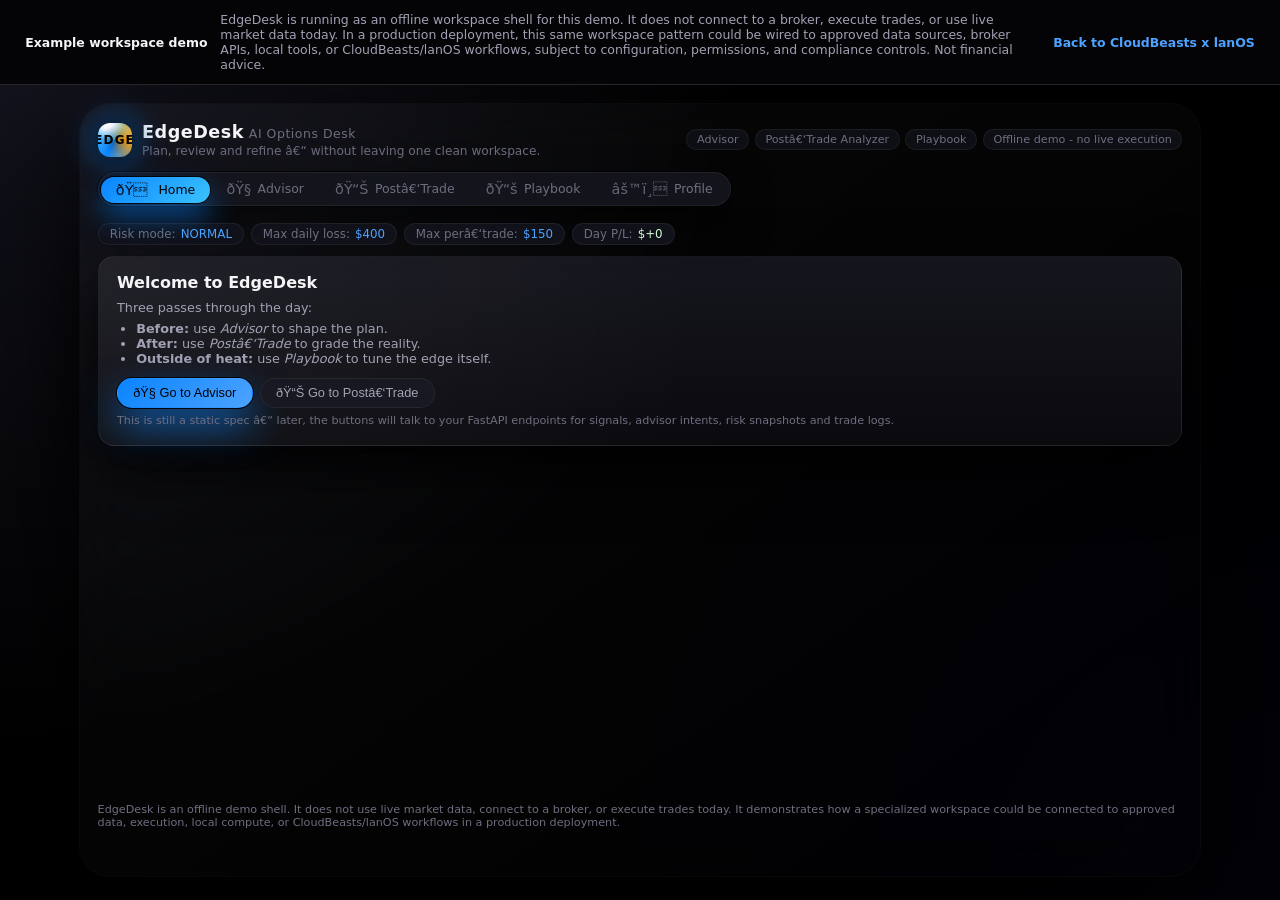
==== edge/index.html @ 52a1c460 "Add CloudBeasts EdgeDesk showcase" ====
﻿<!DOCTYPE html>
<html lang="en">
<head>
  <meta charset="UTF-8" />
  <title>EdgeDesk | Example Workspace | 80 Labs</title>
  <meta name="description" content="EdgeDesk is one example workspace built on top of CloudBeasts x lanOS. Offline demo shell with no live data or broker connection." />
  <link rel="icon" href="data:," />
  <meta name="viewport" content="width=device-width, initial-scale=1.0" />
  <style>
    :root {
      color-scheme: dark;

      /* Appleâ€‘ish dark palette */
      --bg: #050507;
      --bg-alt: #0b0b10;
      --shell-bg: rgba(15, 15, 22, 0.9);
      --surface: #101117;
      --surface-soft: #161720;
      --border-hairline: rgba(255, 255, 255, 0.06);
      --border-strong: rgba(255, 255, 255, 0.12);
      --accent: #0a84ff;
      --accent-soft: rgba(10, 132, 255, 0.12);
      --accent-strong: #4da3ff;
      --accent-warm: #ff9f0a;
      --text-main: #f5f5f7;
      --text-muted: #a1a1b3;
      --text-soft: #6e6e80;
      --pill-pos-bg: rgba(48, 209, 88, 0.12);
      --pill-pos-border: rgba(48, 209, 88, 0.5);
      --pill-pos-text: #d1f8d8;
      --shadow-soft: 0 24px 60px rgba(0, 0, 0, 0.85);
      --radius-xl: 22px;
      --radius-lg: 16px;
      --radius-md: 10px;
      --radius-sm: 8px;
    }

    * {
      box-sizing: border-box;
      margin: 0;
      padding: 0;
    }

    body {
      font-family: -apple-system, BlinkMacSystemFont, system-ui, "SF Pro Text",
        "Segoe UI", sans-serif;
      background:
        radial-gradient(circle at top left, #14151f 0, transparent 50%),
        radial-gradient(circle at bottom right, #020208 0, #000000 60%);
      color: var(--text-main);
      min-height: 100vh;
      display: flex;
      justify-content: center;
      padding: 1.5rem 1.2rem;
    }

    .shell {
      width: 100%;
      max-width: 1120px;
      border-radius: 30px;
      background: linear-gradient(145deg, rgba(255,255,255,0.03), transparent);
      padding: 1.1rem 1.1rem 1.4rem;
      box-shadow:
        0 0 0 1px rgba(255, 255, 255, 0.03),
        0 40px 120px rgba(0, 0, 0, 0.95);
      backdrop-filter: blur(26px);
    }

    header {
      display: flex;
      justify-content: space-between;
      align-items: center;
      gap: 1rem;
      margin-bottom: 0.9rem;
    }

    .brand {
      display: flex;
      align-items: center;
      gap: 0.65rem;
    }

    .brand-logo {
      width: 34px;
      height: 34px;
      border-radius: 12px;
      background:
        radial-gradient(circle at 25% 0, #ffffff 0, #f4f4ff 14%, transparent 40%),
        conic-gradient(from 210deg, #0a84ff, #64d2ff, #ff9f0a, #0a84ff);
      display: flex;
      align-items: center;
      justify-content: center;
      font-size: 0.75rem;
      font-weight: 700;
      letter-spacing: 0.09em;
      color: #000;
      box-shadow:
        0 0 20px rgba(0,0,0,0.85),
        0 0 32px rgba(10,132,255,0.9);
      position: relative;
      overflow: hidden;
    }

    .brand-logo::after {
      content: "";
      position: absolute;
      inset: 0;
      background: radial-gradient(circle at center, rgba(0,0,0,0.28) 0, transparent 60%);
      mix-blend-mode: multiply;
    }

    .brand-text h1 {
      font-size: 1.1rem;
      font-weight: 600;
      letter-spacing: 0.03em;
    }

    .brand-text h1 span.sub {
      font-size: 0.78rem;
      font-weight: 500;
      color: var(--text-soft);
      margin-left: 0.3rem;
    }

    .brand-text p {
      font-size: 0.76rem;
      color: var(--text-soft);
      margin-top: 0.12rem;
    }

    .header-tags {
      display: flex;
      gap: 0.35rem;
      flex-wrap: wrap;
      justify-content: flex-end;
    }

    .tag {
      font-size: 0.7rem;
      padding: 0.18rem 0.6rem;
      border-radius: 999px;
      border: 1px solid var(--border-hairline);
      color: var(--text-soft);
      background: rgba(15, 16, 22, 0.94);
    }

    /* Tabs state (hidden radios) */
    input[type="radio"] {
      display: none;
    }

    /* Segmented control nav (Appleâ€‘ish) */
    .nav-wrapper {
      width: fit-content;
      max-width: 100%;
      background: rgba(22, 23, 30, 0.9);
      border-radius: 999px;
      border: 1px solid var(--border-hairline);
      padding: 0.18rem;
      display: inline-flex;
      gap: 0.15rem;
      box-shadow:
        0 0 0 1px rgba(0,0,0,0.7),
        0 18px 40px rgba(0,0,0,0.85);
      margin-bottom: 0.6rem;
    }

    .nav-label {
      font-size: 0.78rem;
      padding: 0.32rem 0.9rem;
      border-radius: 999px;
      cursor: pointer;
      color: var(--text-soft);
      display: inline-flex;
      align-items: center;
      gap: 0.4rem;
      transition: background 0.16s ease, color 0.16s ease, transform 0.1s ease;
      user-select: none;
      white-space: nowrap;
    }

    .nav-label span.icon {
      font-size: 0.9rem;
      opacity: 0.9;
    }

    .nav-label:hover {
      background: rgba(255,255,255,0.04);
      color: var(--accent-strong);
    }

    /* Active tab styles (segmented control selection) */
    #tab-home:checked ~ .shell .nav-wrapper label[for="tab-home"],
    #tab-advisor:checked ~ .shell .nav-wrapper label[for="tab-advisor"],
    #tab-post:checked ~ .shell .nav-wrapper label[for="tab-post"],
    #tab-playbook:checked ~ .shell .nav-wrapper label[for="tab-playbook"],
    #tab-profile:checked ~ .shell .nav-wrapper label[for="tab-profile"] {
      background: linear-gradient(135deg, var(--accent), #3ac3ff);
      color: #000;
      box-shadow:
        0 0 0 1px rgba(0,0,0,0.8),
        0 14px 28px rgba(10,132,255,0.55);
      transform: translateY(1px);
    }

    /* Risk bar (small pills under nav) */
    .risk-bar {
      margin-top: 0.5rem;
      margin-bottom: 0.7rem;
      display: flex;
      flex-wrap: wrap;
      gap: 0.4rem;
    }

    .risk-chip {
      display: inline-flex;
      align-items: center;
      gap: 0.32rem;
      font-size: 0.74rem;
      padding: 0.18rem 0.7rem;
      border-radius: 999px;
      background: rgba(17, 18, 26, 0.98);
      border: 1px solid var(--border-hairline);
      color: var(--text-soft);
    }

    .risk-chip span.value {
      color: var(--accent-strong);
      font-variant-numeric: tabular-nums;
    }

    .risk-chip.pl span.value {
      color: var(--pill-pos-text);
    }

    main {
      margin-top: 0.35rem;
    }

    .sections {
      min-height: 60vh;
    }

    .section {
      display: none;
      animation: fadeIn 0.18s ease-out;
    }

    @keyframes fadeIn {
      from { opacity: 0; transform: translateY(2px); }
      to { opacity: 1; transform: translateY(0); }
    }

    #tab-home:checked ~ .shell main .section.home,
    #tab-advisor:checked ~ .shell main .section.advisor,
    #tab-post:checked ~ .shell main .section.post,
    #tab-playbook:checked ~ .shell main .section.playbook,
    #tab-profile:checked ~ .shell main .section.profile {
      display: block;
    }

    /* Cards / layout */
    .card {
      background: radial-gradient(circle at top left, rgba(255,255,255,0.06), transparent 55%),
                  linear-gradient(180deg, rgba(22,22,30,0.96), rgba(10,10,15,0.98));
      border-radius: var(--radius-lg);
      border: 1px solid var(--border-hairline);
      padding: 1rem 1.15rem 1.1rem;
      box-shadow: var(--shadow-soft);
      margin-bottom: 0.85rem;
    }

    .card h2 {
      font-size: 1rem;
      font-weight: 600;
      margin-bottom: 0.45rem;
    }

    .card h3 {
      font-size: 0.92rem;
      font-weight: 600;
      margin-bottom: 0.35rem;
    }

    .muted {
      color: var(--text-muted);
      font-size: 0.8rem;
    }

    .grid-two {
      display: grid;
      grid-template-columns: minmax(0, 1fr) minmax(0, 1fr);
      gap: 0.9rem;
    }

    .grid-auto {
      display: grid;
      grid-template-columns: repeat(auto-fit, minmax(180px, 1fr));
      gap: 0.65rem;
    }

    @media (max-width: 900px) {
      header {
        flex-direction: column;
        align-items: flex-start;
      }
      .grid-two {
        grid-template-columns: minmax(0, 1fr);
      }
    }

    label.field {
      font-size: 0.74rem;
      color: var(--text-muted);
      display: flex;
      flex-direction: column;
      gap: 0.18rem;
    }

    .field-header {
      display: flex;
      justify-content: space-between;
      align-items: baseline;
      gap: 0.4rem;
    }

    .req-pill {
      font-size: 0.65rem;
      padding: 0.06rem 0.48rem;
      border-radius: 999px;
      border: 1px solid rgba(255,255,255,0.2);
      color: rgba(245,245,247,0.9);
      background: rgba(255,255,255,0.04);
      text-transform: lowercase;
      letter-spacing: 0.03em;
    }

    input[type="text"],
    input[type="number"],
    select,
    textarea {
      background: var(--surface-soft);
      border-radius: var(--radius-md);
      border: 1px solid var(--border-hairline);
      padding: 0.42rem 0.6rem;
      font-size: 0.8rem;
      color: var(--text-main);
      font-family: inherit;
      resize: vertical;
      outline: none;
    }

    input::placeholder,
    textarea::placeholder {
      color: #5e5e73;
    }

    input:focus,
    select:focus,
    textarea:focus {
      border-color: var(--accent);
      box-shadow:
        0 0 0 1px rgba(0,0,0,0.9),
        0 0 18px rgba(10,132,255,0.6);
    }

    textarea {
      min-height: 3.0rem;
    }

    .hint {
      font-size: 0.74rem;
      color: var(--text-soft);
      margin-top: 0.35rem;
    }

    .btn-row {
      display: flex;
      flex-wrap: wrap;
      gap: 0.45rem;
      margin-top: 0.55rem;
    }

    button {
      border-radius: 999px;
      border: 1px solid transparent;
      padding: 0.4rem 0.95rem;
      font-size: 0.8rem;
      cursor: pointer;
      font-weight: 500;
      display: inline-flex;
      align-items: center;
      gap: 0.35rem;
      background: linear-gradient(135deg, var(--accent), #4da3ff);
      color: #000;
      box-shadow:
        0 0 0 1px rgba(0,0,0,0.9),
        0 18px 38px rgba(10,132,255,0.65);
      transition: transform 0.08s ease, box-shadow 0.08s ease, filter 0.05s ease;
    }

    button.secondary {
      background: rgba(25,26,35,0.96);
      border-color: var(--border-hairline);
      color: var(--text-muted);
      box-shadow: none;
    }

    button.pill-ghost {
      background: rgba(18,18,26,0.96);
      border-color: var(--border-hairline);
      color: var(--text-soft);
      font-size: 0.76rem;
      box-shadow: none;
    }

    button:active {
      transform: translateY(1px);
      box-shadow:
        0 10px 26px rgba(0,0,0,0.9);
      filter: brightness(0.96);
    }

    .output {
      background: var(--bg-alt);
      border-radius: 14px;
      border: 1px dashed var(--border-hairline);
      padding: 0.6rem 0.75rem;
      font-size: 0.78rem;
      margin-top: 0.5rem;
      white-space: pre-wrap;
      max-height: 260px;
      overflow-y: auto;
      color: #f7f7ff;
    }

    .output.empty {
      color: #636371;
      font-style: italic;
    }

    ul.list {
      margin-left: 1.2rem;
      margin-top: 0.4rem;
      font-size: 0.8rem;
      color: var(--text-muted);
    }

    /* Trade history table */
    table {
      width: 100%;
      border-collapse: collapse;
      font-size: 0.74rem;
      margin-top: 0.4rem;
    }

    th, td {
      padding: 0.28rem 0.35rem;
      border-bottom: 1px solid rgba(255,255,255,0.06);
      text-align: left;
    }

    th {
      color: var(--text-soft);
      font-weight: 500;
      font-size: 0.72rem;
    }

    td {
      font-variant-numeric: tabular-nums;
    }

    .footer-note {
      margin-top: 0.4rem;
      font-size: 0.7rem;
      color: var(--text-soft);
    }

    /* Toast */
    .toast {
      position: fixed;
      left: 50%;
      bottom: 18px;
      transform: translateX(-50%) translateY(20px);
      background: rgba(20,20,24,0.97);
      border-radius: 999px;
      padding: 0.4rem 0.9rem;
      font-size: 0.76rem;
      color: var(--text-main);
      border: 1px solid var(--border-hairline);
      opacity: 0;
      pointer-events: none;
      transition: opacity 0.18s ease, transform 0.18s ease;
      z-index: 40;
      box-shadow:
        0 12px 30px rgba(0,0,0,0.9);
    }

    .toast.show {
      opacity: 1;
      transform: translateX(-50%) translateY(0);
    }
  .example-banner{position:fixed;top:0;left:0;right:0;z-index:20;display:flex;gap:.8rem;align-items:center;justify-content:center;flex-wrap:wrap;padding:.75rem 1rem;background:rgba(5,5,7,.96);border-bottom:1px solid rgba(255,255,255,.14);color:#f5f5f7;font-size:.78rem}.example-banner span{max-width:820px;color:#a1a1b3}.example-banner a{color:#4da3ff;text-decoration:none;font-weight:700}.shell{margin-top:5rem}
  html,body{max-width:100%;overflow-x:hidden}.example-banner *{min-width:0;overflow-wrap:anywhere}@media(max-width:640px){body{display:block;padding:5.8rem .6rem 1rem}.shell{width:100%;max-width:100%;margin-top:0;border-radius:22px}.grid,.card-grid,.main-grid,.two-col,.three-col,.content-grid,.layout{grid-template-columns:1fr!important}input,select,textarea,button{max-width:100%}}`r`n  </style>
</head>
<body>
  <div class="example-banner"><strong>Example workspace demo</strong><span>EdgeDesk is running as an offline workspace shell for this demo. It does not connect to a broker, execute trades, or use live market data today. In a production deployment, this same workspace pattern could be wired to approved data sources, broker APIs, local tools, or CloudBeasts/lanOS workflows, subject to configuration, permissions, and compliance controls. Not financial advice.</span><a href="../">Back to CloudBeasts x lanOS</a></div>
  <!-- Tabs state -->
  <input type="radio" id="tab-home" name="tab" checked>
  <input type="radio" id="tab-advisor" name="tab">
  <input type="radio" id="tab-post" name="tab">
  <input type="radio" id="tab-playbook" name="tab">
  <input type="radio" id="tab-profile" name="tab">

  <div class="shell">
    <header>
      <div class="brand">
        <div class="brand-logo">EDGE</div>
        <div class="brand-text">
          <h1>EdgeDesk<span class="sub">AI Options Desk</span></h1>
          <p>Plan, review and refine â€“ without leaving one clean workspace.</p>
        </div>
      </div>
      <div class="header-tags">
        <span class="tag">Advisor</span>
        <span class="tag">Postâ€‘Trade Analyzer</span>
        <span class="tag">Playbook</span>
        <span class="tag">Offline demo - no live execution</span>
      </div>
    </header>

    <!-- Segmented control nav -->
    <div class="nav-wrapper">
      <label class="nav-label" for="tab-home"><span class="icon">ðŸ </span>Home</label>
      <label class="nav-label" for="tab-advisor"><span class="icon">ðŸ§­</span>Advisor</label>
      <label class="nav-label" for="tab-post"><span class="icon">ðŸ“Š</span>Postâ€‘Trade</label>
      <label class="nav-label" for="tab-playbook"><span class="icon">ðŸ“š</span>Playbook</label>
      <label class="nav-label" for="tab-profile"><span class="icon">âš™ï¸</span>Profile</label>
    </div>

    <!-- Risk summary bar -->
    <div class="risk-bar">
      <div class="risk-chip">
        Risk mode:
        <span class="value" id="riskModeDisplay">NORMAL</span>
      </div>
      <div class="risk-chip">
        Max daily loss:
        <span class="value" id="maxDayLossDisplay">$400</span>
      </div>
      <div class="risk-chip">
        Max perâ€‘trade:
        <span class="value" id="maxTradeLossDisplay">$150</span>
      </div>
      <div class="risk-chip pl">
        Day P/L:
        <span class="value" id="dayPLDisplay">$0</span>
      </div>
    </div>

    <main>
      <div class="sections">
        <!-- HOME -->
        <section class="section home">
          <div class="card">
            <h2>Welcome to EdgeDesk</h2>
            <p class="muted">
              Three passes through the day:
            </p>
            <ul class="list">
              <li><strong>Before:</strong> use <em>Advisor</em> to shape the plan.</li>
              <li><strong>After:</strong> use <em>Postâ€‘Trade</em> to grade the reality.</li>
              <li><strong>Outside of heat:</strong> use <em>Playbook</em> to tune the edge itself.</li>
            </ul>
            <div class="btn-row" style="margin-top:0.75rem;">
              <label for="tab-advisor"><button type="button">ðŸ§­ Go to Advisor</button></label>
              <label for="tab-post"><button type="button" class="secondary">ðŸ“Š Go to Postâ€‘Trade</button></label>
            </div>
            <p class="footer-note">
              This is still a static spec â€“ later, the buttons will talk to your FastAPI endpoints for signals,
              advisor intents, risk snapshots and trade logs.
            </p>
          </div>
        </section>

        <!-- ADVISOR -->
        <section class="section advisor">
          <div class="card">
            <h2>Advisor Â· Plan a Trade</h2>
            <p class="muted">
              Step 1: session risk. Step 2: symbol & idea. Step 3: generate a clean prompt for the Advisor agent.
            </p>
          </div>

          <div class="grid-two">
            <div class="card">
              <h3>1 Â· Session &amp; Risk</h3>
              <div class="btn-row" style="margin-top:0;">
                <button type="button" class="pill-ghost" onclick="applyPreset('CONSERVATIVE')">Conservative</button>
                <button type="button" class="pill-ghost" onclick="applyPreset('NORMAL')">Normal</button>
                <button type="button" class="pill-ghost" onclick="applyPreset('AGGRESSIVE')">Aggressive</button>
              </div>
              <div class="grid-auto" style="margin-top:0.6rem;">
                <label class="field">
                  <div class="field-header">
                    <span>Risk mode</span>
                    <span class="req-pill">required</span>
                  </div>
                  <select id="advRiskMode">
                    <option value="CONSERVATIVE">CONSERVATIVE</option>
                    <option value="NORMAL" selected>NORMAL</option>
                    <option value="AGGRESSIVE">AGGRESSIVE</option>
                  </select>
                </label>
                <label class="field">
                  <div class="field-header">
                    <span>Max loss per trade ($ or %)</span>
                    <span class="req-pill">recommended</span>
                  </div>
                  <input type="text" id="advMaxLoss" placeholder="-150 or -1%" />
                </label>
                <label class="field">
                  <div class="field-header">
                    <span>Max loss for day ($ or %)</span>
                    <span class="req-pill">recommended</span>
                  </div>
                  <input type="text" id="advMaxDayLoss" placeholder="-400 or -3%" />
                </label>
              </div>
              <label class="field" style="margin-top:0.5rem;">
                <span>Session notes</span>
                <textarea id="advSessionNotes" placeholder="First 90m only, no trades into major news, feeling slightly riskâ€‘averse..."></textarea>
              </label>
            </div>

            <div class="card">
              <h3>2 Â· Symbol &amp; Idea</h3>
              <div class="grid-auto">
                <label class="field">
                  <div class="field-header">
                    <span>Symbol</span>
                    <span class="req-pill">required</span>
                  </div>
                  <input type="text" id="advSymbol" placeholder="SPY, TSLA, NVDA..." />
                </label>
                <label class="field">
                  <span>Timeframe focus</span>
                  <input type="text" id="advTimeframe" placeholder="5m trend, 1H context, etc." />
                </label>
              </div>
              <label class="field" style="margin-top:0.5rem;">
                <div class="field-header">
                  <span>Idea / hypothesis</span>
                  <span class="req-pill">required</span>
                </div>
                <textarea id="advIdea" placeholder="Looking for continuation higher above yesterday's high with VWAP support..."></textarea>
              </label>
              <div class="grid-auto" style="margin-top:0.5rem;">
                <label class="field">
                  <span>Desired DTE window</span>
                  <input type="text" id="advDte" placeholder="0DTE, 1â€“3 DTE, monthly..." />
                </label>
                <label class="field">
                  <span>Rough contract price</span>
                  <input type="number" step="0.01" id="advContractPrice" placeholder="2.50" />
                </label>
                <label class="field">
                  <span>Target R:R</span>
                  <input type="text" id="advRR" placeholder="1:2 or 1:3" />
                </label>
              </div>
            </div>
          </div>

          <div class="card">
            <h3>3 Â· Advisor Prompt</h3>
            <p class="hint">
              â€œBuildâ€ turns todayâ€™s risk + idea into a single instruction you can paste into your Advisor agent.
            </p>
            <div class="btn-row">
              <button type="button" id="buildAdvPromptBtn">ðŸ§  Build Advisor Prompt</button>
              <button type="button" class="secondary" id="copyAdvPromptBtn">ðŸ“‹ Copy</button>
            </div>
            <div id="advPromptOutput" class="output empty">Advisor prompt will appear here.</div>
          </div>
        </section>

        <!-- POSTâ€‘TRADE -->
        <section class="section post">
          <div class="card">
            <h2>Postâ€‘Trade Analyzer Â· Review a Trade</h2>
            <p class="muted">
              Capture the numbers, context and headspace. The Analyzer agent turns that into grades and lessons.
            </p>
          </div>

          <div class="grid-two">
            <div class="card">
              <h3>1 Â· Trade Details</h3>
              <div class="grid-auto">
                <label class="field">
                  <div class="field-header">
                    <span>Symbol</span>
                    <span class="req-pill">required</span>
                  </div>
                  <input type="text" id="ptSymbol" placeholder="TSLA, SPY..." />
                </label>
                <label class="field">
                  <span>Direction</span>
                  <select id="ptDirection">
                    <option value="LONG">LONG</option>
                    <option value="SHORT">SHORT</option>
                  </select>
                </label>
                <label class="field">
                  <span>Size (contracts or shares)</span>
                  <input type="number" id="ptSize" min="1" step="1" placeholder="2" />
                </label>
              </div>
              <div class="grid-auto" style="margin-top:0.5rem;">
                <label class="field">
                  <span>Entry price</span>
                  <input type="number" id="ptEntry" step="0.01" placeholder="1.05 (for options)" />
                </label>
                <label class="field">
                  <span>Exit price</span>
                  <input type="number" id="ptExit" step="0.01" placeholder="4.00" />
                </label>
                <label class="field">
                  <span>Realized P/L ($)</span>
                  <input type="number" id="ptPL" step="0.01" placeholder="leave blank to autoâ€‘calc" />
                </label>
              </div>
            </div>

            <div class="card">
              <h3>2 Â· Context &amp; Selfâ€‘Assessment</h3>
              <label class="field">
                <span>Setup / playbook tag</span>
                <input type="text" id="ptSetup" placeholder="Trend pullback, Lotto squeeze, Opening drive..." />
              </label>
              <label class="field">
                <span>Did you follow your plan?</span>
                <textarea id="ptPlanFollow" placeholder="What was the plan, and where did you stick to or break it?"></textarea>
              </label>
              <label class="field">
                <span>Emotional notes</span>
                <textarea id="ptEmotion" placeholder="Fear, FOMO, boredom, revenge, overconfidence..."></textarea>
              </label>
            </div>
          </div>

          <div class="card">
            <h3>3 Â· Analyzer Prompt</h3>
            <p class="hint">
              Build this prompt and drop it into your Analyzer agent. Keep the output next to the trade in your log.
            </p>
            <div class="btn-row">
              <button type="button" id="buildPtPromptBtn">ðŸ“Š Build Postâ€‘Trade Prompt</button>
              <button type="button" class="secondary" id="copyPtPromptBtn">ðŸ“‹ Copy</button>
            </div>
            <div id="ptPromptOutput" class="output empty">Postâ€‘Trade Analyzer prompt will appear here.</div>
          </div>

          <div class="card">
            <h3>Optional Â· Session Trade History</h3>
            <p class="hint">
              Quick running log. P/L assumes options (Ã—100) if you provide entry, exit and contracts.
            </p>
            <div class="grid-auto">
              <label class="field">
                <span>Symbol</span>
                <input type="text" id="thSymbol" placeholder="TSLA" />
              </label>
              <label class="field">
                <span>Direction</span>
                <select id="thDirection">
                  <option value="LONG">LONG</option>
                  <option value="SHORT">SHORT</option>
                </select>
              </label>
              <label class="field">
                <span>Size</span>
                <input type="number" id="thSize" min="1" step="1" placeholder="2" />
              </label>
              <label class="field">
                <span>Entry</span>
                <input type="number" id="thEntry" step="0.01" placeholder="1.05" />
              </label>
              <label class="field">
                <span>Exit</span>
                <input type="number" id="thExit" step="0.01" placeholder="4.00" />
              </label>
              <label class="field">
                <span>Notes</span>
                <input type="text" id="thNotes" placeholder="TSLA 430C lotto squeeze..." />
              </label>
            </div>
            <div class="btn-row">
              <button type="button" onclick="addTrade()">âž• Add trade</button>
              <button type="button" class="secondary" onclick="clearTrades()">ðŸ—‘ Clear history</button>
            </div>

            <table>
              <thead>
                <tr>
                  <th>Time</th>
                  <th>Symbol</th>
                  <th>Dir</th>
                  <th>Size</th>
                  <th>Entry</th>
                  <th>Exit</th>
                  <th>P/L</th>
                  <th>Notes</th>
                </tr>
              </thead>
              <tbody id="tradeTableBody"></tbody>
            </table>
          </div>
        </section>

        <!-- PLAYBOOK -->
        <section class="section playbook">
          <div class="card">
            <h2>Playbook Â· Strategies &amp; Setups</h2>
            <p class="muted">
              Each entry here is something you actually trade: preâ€‘conditions, entries, stops, targets and â€œdonâ€™t do
              thisâ€ notes.
            </p>
          </div>

          <div class="grid-two">
            <div class="card">
              <h3>Playbook Entry (Editor)</h3>
              <label class="field">
                <div class="field-header">
                  <span>Setup name</span>
                  <span class="req-pill">required</span>
                </div>
                <input type="text" id="pbName" placeholder="SPY Trend Pullback Â· TSLA Lotto Squeeze" />
              </label>
              <label class="field">
                <span>Market conditions required</span>
                <textarea id="pbConditions" placeholder="Strong trend on 15m/1H, above VWAP, no major event in next 30m..."></textarea>
              </label>
              <label class="field">
                <span>Entry logic</span>
                <textarea id="pbEntry" placeholder="Exactly where do you enter? Retest, candle signal, volume pop..."></textarea>
              </label>
              <div class="grid-auto">
                <label class="field">
                  <span>Stop logic</span>
                  <textarea id="pbStop" placeholder="Invalidation level, structure break, time stop..."></textarea>
                </label>
                <label class="field">
                  <span>Targets</span>
                  <textarea id="pbTargets" placeholder="First target, partials, runner exit..."></textarea>
                </label>
              </div>
              <label class="field">
                <span>Common mistakes / warnings</span>
                <textarea id="pbWarnings" placeholder="Chasing late, adding into vertical spikes, trading into news..."></textarea>
              </label>
              <div class="btn-row">
                <button type="button" id="buildPbSnippetBtn">ðŸ“š Build playbook snippet</button>
                <button type="button" class="secondary" id="copyPbSnippetBtn">ðŸ“‹ Copy</button>
              </div>
            </div>

            <div class="card">
              <h3>Playbook Snippet</h3>
              <p class="hint">
                This is the structured text your agents or KB will consume. Store it in your knowledge base or Advisor context.
              </p>
              <div id="pbSnippetOutput" class="output empty">
                Playbook entry snippet will appear here.
              </div>
            </div>
          </div>
        </section>

        <!-- PROFILE & RISK -->
        <section class="section profile">
          <div class="card">
            <h2>Profile &amp; Risk Settings</h2>
            <p class="muted">
              Think of this as the personal Risk Engine the rest of the system must respect.
            </p>
          </div>

          <div class="grid-two">
            <div class="card">
              <h3>Risk Profile</h3>
              <div class="btn-row" style="margin-top:0;">
                <button type="button" class="pill-ghost" onclick="applyPreset('CONSERVATIVE')">Conservative preset</button>
                <button type="button" class="pill-ghost" onclick="applyPreset('NORMAL')">Normal preset</button>
                <button type="button" class="pill-ghost" onclick="applyPreset('AGGRESSIVE')">Aggressive preset</button>
              </div>
              <div class="grid-auto" style="margin-top:0.6rem;">
                <label class="field">
                  <span>Default risk mode</span>
                  <select id="riskModeInput">
                    <option value="CONSERVATIVE">CONSERVATIVE</option>
                    <option value="NORMAL" selected>NORMAL</option>
                    <option value="AGGRESSIVE">AGGRESSIVE</option>
                  </select>
                </label>
                <label class="field">
                  <span>Max daily loss ($)</span>
                  <input type="number" id="riskMaxDayInput" placeholder="400" />
                </label>
                <label class="field">
                  <span>Max perâ€‘trade loss ($)</span>
                  <input type="number" id="riskMaxTradeInput" placeholder="150" />
                </label>
              </div>
              <label class="field" style="margin-top:0.5rem;">
                <span>Hard noâ€‘trade rules</span>
                <textarea id="riskRulesInput" placeholder="No trading first 5m after open, avoid 10m preâ€‘FOMC, no revenge after max loss..."></textarea>
              </label>
              <div class="btn-row">
                <button type="button" onclick="applyRiskSettings()">ðŸ’¾ Apply to risk bar &amp; Advisor</button>
              </div>
            </div>

            <div class="card">
              <h3>AI Employees (Concept)</h3>
              <ul class="list">
                <li><strong>Data Expert:</strong> price action, structure, volatility, options flow.</li>
                <li><strong>News Researcher:</strong> catalysts, earnings, macro events.</li>
                <li><strong>Sentiment Analyst:</strong> positioning and crowd mood.</li>
                <li><strong>Advisor:</strong> merges perception + risk into trade plans.</li>
                <li><strong>Postâ€‘Trade Analyzer:</strong> graded report cards and lessons.</li>
              </ul>
              <p class="footer-note">
                Eventually this screen maps straight into your orchestrator config JSON for semiâ€‘auto and auto modes.
              </p>
            </div>
          </div>
        </section>
      </div>
    </main>

    <p class="footer-note">
      EdgeDesk is an offline demo shell. It does not use live market data, connect to a broker, or execute trades today. It demonstrates how a specialized workspace could be connected to approved data, execution, local compute, or CloudBeasts/lanOS workflows in a production deployment.</p>
  </div>

  <!-- Toast -->
  <div id="toast" class="toast"></div>

  <script>
    /* Utility helpers */
    function setOutput(el, text) {
      el.textContent = text || "";
      el.classList.toggle("empty", !text);
    }

    function showToast(message) {
      const toast = document.getElementById("toast");
      if (!toast) return;
      toast.textContent = message;
      toast.classList.add("show");
      clearTimeout(toast._hideTimer);
      toast._hideTimer = setTimeout(() => {
        toast.classList.remove("show");
      }, 1900);
    }

    /* Advisor prompt builder */
    const advOutput = document.getElementById("advPromptOutput");

    document.getElementById("buildAdvPromptBtn").addEventListener("click", () => {
      const riskMode = document.getElementById("advRiskMode").value;
      const maxLoss = document.getElementById("advMaxLoss").value.trim();
      const maxDayLoss = document.getElementById("advMaxDayLoss").value.trim();
      const sessNotes = document.getElementById("advSessionNotes").value.trim();
      const symbol = document.getElementById("advSymbol").value.trim();
      const timeframe = document.getElementById("advTimeframe").value.trim();
      const idea = document.getElementById("advIdea").value.trim();
      const dte = document.getElementById("advDte").value.trim();
      const contract = document.getElementById("advContractPrice").value.trim();
      const rr = document.getElementById("advRR").value.trim();

      if (!symbol || !idea) {
        showToast("Fill Symbol and Idea before building the prompt.");
      }

      const lines = [];
      lines.push("You are my ADVISOR agent for intraday options trading.");
      lines.push("");
      lines.push("===== SESSION & RISK CONTEXT =====");
      lines.push("Risk mode: " + riskMode);
      lines.push("Max loss per trade: " + (maxLoss || "(not specified)"));
      lines.push("Max loss for day: " + (maxDayLoss || "(not specified)"));
      lines.push("Session notes: " + (sessNotes || "(none)"));
      lines.push("");
      lines.push("===== TRADE IDEA =====");
      lines.push("Symbol: " + (symbol || "(not specified)"));
      lines.push("Timeframe focus: " + (timeframe || "(not specified)"));
      lines.push("Highâ€‘level idea:");
      lines.push(idea || "(none â€“ infer only from generic structure if needed)");
      lines.push("");
      lines.push("===== OPTIONS CONTEXT =====");
      lines.push("Desired DTE window: " + (dte || "(not specified)"));
      lines.push("Rough contract price: " + (contract || "(not specified)"));
      lines.push("Target risk:reward: " + (rr || "(not specified)"));
      lines.push("");
      lines.push("===== OBJECTIVE =====");
      lines.push("1. Summarize likely intraday scenarios for this symbol given the idea and risk mode.");
      lines.push("2. Propose 1â€“3 trade plans with:");
      lines.push("   - Clear entry criteria / zones.");
      lines.push("   - Invalidations / stop levels.");
      lines.push("   - Targets, partials and management logic.");
      lines.push("3. Grade each plan (A/B/C) and explicitly call out when to SKIP the trade.");
      lines.push("4. Assume strict compliance with the risk constraints above.");

      setOutput(advOutput, lines.join("\n"));
    });

    document.getElementById("copyAdvPromptBtn").addEventListener("click", () => {
      const text = advOutput.textContent;
      if (!text) { showToast("Build the Advisor prompt first."); return; }
      navigator.clipboard.writeText(text).then(() => showToast("Advisor prompt copied."));
    });

    /* Postâ€‘trade prompt builder */
    const ptOutput = document.getElementById("ptPromptOutput");

    document.getElementById("buildPtPromptBtn").addEventListener("click", () => {
      const symbol = document.getElementById("ptSymbol").value.trim();
      const dir = document.getElementById("ptDirection").value;
      const sizeStr = document.getElementById("ptSize").value.trim();
      const entryStr = document.getElementById("ptEntry").value.trim();
      const exitStr = document.getElementById("ptExit").value.trim();
      let plStr = document.getElementById("ptPL").value.trim();
      const setup = document.getElementById("ptSetup").value.trim();
      const planFollow = document.getElementById("ptPlanFollow").value.trim();
      const emotion = document.getElementById("ptEmotion").value.trim();

      const size = parseFloat(sizeStr);
      const entry = parseFloat(entryStr);
      const exit = parseFloat(exitStr);

      if (!plStr && !isNaN(size) && !isNaN(entry) && !isNaN(exit)) {
        const pnl = (exit - entry) * size * 100;
        plStr = pnl.toFixed(2);
        document.getElementById("ptPL").value = plStr;
      }

      const lines = [];
      lines.push("You are my POSTâ€‘TRADE ANALYZER agent for options day trading.");
      lines.push("");
      lines.push("===== RAW TRADE DATA =====");
      lines.push("Symbol: " + (symbol || "(not specified)"));
      lines.push("Direction: " + dir);
      lines.push("Size: " + (sizeStr || "(not specified)"));
      lines.push("Entry: " + (entryStr || "(not specified)"));
      lines.push("Exit: " + (exitStr || "(not specified)"));
      lines.push("Realized P/L: " + (plStr || "(can be inferred from entry/exitÂ·size if needed)"));
      lines.push("");
      lines.push("Setup / playbook tag: " + (setup || "(not specified)"));
      lines.push("");
      lines.push("Did I follow my plan?");
      lines.push(planFollow || "(no notes provided)");
      lines.push("");
      lines.push("Emotional notes:");
      lines.push(emotion || "(no emotional notes provided)");
      lines.push("");
      lines.push("===== OBJECTIVE =====");
      lines.push("1. Give this trade a letter grade (A/B/C) for idea, execution and risk management.");
      lines.push("2. List what I did well and what I did poorly (be concrete).");
      lines.push("3. Call out any recurring patterns you suspect (good or bad).");
      lines.push("4. Suggest 2â€“3 rule or behavior tweaks for future similar trades.");
      lines.push("5. End with 3 bulletâ€‘point reminders I should read before trading tomorrow.");

      setOutput(ptOutput, lines.join("\n"));
    });

    document.getElementById("copyPtPromptBtn").addEventListener("click", () => {
      const text = ptOutput.textContent;
      if (!text) { showToast("Build the Postâ€‘Trade prompt first."); return; }
      navigator.clipboard.writeText(text).then(() => showToast("Postâ€‘Trade prompt copied."));
    });

    /* Playbook snippet builder */
    const pbOutput = document.getElementById("pbSnippetOutput");

    document.getElementById("buildPbSnippetBtn").addEventListener("click", () => {
      const name = document.getElementById("pbName").value.trim();
      const cond = document.getElementById("pbConditions").value.trim();
      const entry = document.getElementById("pbEntry").value.trim();
      const stop = document.getElementById("pbStop").value.trim();
      const targets = document.getElementById("pbTargets").value.trim();
      const warn = document.getElementById("pbWarnings").value.trim();

      const lines = [];
      lines.push("PLAYBOOK ENTRY");
      lines.push("Name: " + (name || "(unnamed setup)"));
      lines.push("");
      lines.push("Market conditions required:");
      lines.push(cond || "(not specified)");
      lines.push("");
      lines.push("Entry logic:");
      lines.push(entry || "(not specified)");
      lines.push("");
      lines.push("Stop logic:");
      lines.push(stop || "(not specified)");
      lines.push("");
      lines.push("Targets:");
      lines.push(targets || "(not specified)");
      lines.push("");
      lines.push("Common mistakes / warnings:");
      lines.push(warn || "(not specified)");

      setOutput(pbOutput, lines.join("\n"));
    });

    document.getElementById("copyPbSnippetBtn").addEventListener("click", () => {
      const text = pbOutput.textContent;
      if (!text) { showToast("Build the playbook snippet first."); return; }
      navigator.clipboard.writeText(text).then(() => showToast("Playbook snippet copied."));
    });

    /* Trade history + day P/L */
    let dayPL = 0;

    function formatMoney(v) {
      const sign = v >= 0 ? "+" : "";
      return sign + v.toFixed(0);
    }

    function updateDayPLDisplay() {
      const span = document.getElementById("dayPLDisplay");
      span.textContent = "$" + formatMoney(dayPL);
    }

    function addTrade() {
      const symbol = document.getElementById("thSymbol").value.trim();
      const dir = document.getElementById("thDirection").value;
      const size = parseFloat(document.getElementById("thSize").value);
      const entry = parseFloat(document.getElementById("thEntry").value);
      const exit = parseFloat(document.getElementById("thExit").value);
      const notes = document.getElementById("thNotes").value.trim();

      if (!symbol || isNaN(size) || isNaN(entry) || isNaN(exit)) {
        showToast("Fill symbol, size, entry and exit.");
        return;
      }

      const pnl = (exit - entry) * size * 100;
      dayPL += pnl;

      const tbody = document.getElementById("tradeTableBody");
      const row = tbody.insertRow(0);
      const now = new Date();
      const timeStr = now.toLocaleTimeString([], { hour: "2-digit", minute: "2-digit" });

      row.insertCell().textContent = timeStr;
      row.insertCell().textContent = symbol;
      row.insertCell().textContent = dir;
      row.insertCell().textContent = size;
      row.insertCell().textContent = entry.toFixed(2);
      row.insertCell().textContent = exit.toFixed(2);
      row.insertCell().textContent = formatMoney(pnl);
      row.insertCell().textContent = notes;

      updateDayPLDisplay();

      document.getElementById("thSymbol").value = "";
      document.getElementById("thSize").value = "";
      document.getElementById("thEntry").value = "";
      document.getElementById("thExit").value = "";
      document.getElementById("thNotes").value = "";

      showToast("Trade added to session history.");
    }

    function clearTrades() {
      if (!confirm("Clear trade history for this session?")) return;
      const tbody = document.getElementById("tradeTableBody");
      tbody.innerHTML = "";
      dayPL = 0;
      updateDayPLDisplay();
      showToast("Session history cleared.");
    }

    window.addTrade = addTrade;
    window.clearTrades = clearTrades;

    /* Risk presets + settings */
    function applyPreset(mode) {
      const riskModeInput = document.getElementById("riskModeInput");
      const maxDayInput = document.getElementById("riskMaxDayInput");
      const maxTradeInput = document.getElementById("riskMaxTradeInput");

      if (!riskModeInput || !maxDayInput || !maxTradeInput) return;

      if (mode === "CONSERVATIVE") {
        riskModeInput.value = "CONSERVATIVE";
        maxDayInput.value = 200;
        maxTradeInput.value = 75;
      } else if (mode === "NORMAL") {
        riskModeInput.value = "NORMAL";
        maxDayInput.value = 400;
        maxTradeInput.value = 150;
      } else if (mode === "AGGRESSIVE") {
        riskModeInput.value = "AGGRESSIVE";
        maxDayInput.value = 600;
        maxTradeInput.value = 250;
      }
      applyRiskSettings(true);
      const label = mode.charAt(0) + mode.slice(1).toLowerCase();
      showToast(label + " preset applied.");
    }

    function applyRiskSettings(fromPreset) {
      const mode = document.getElementById("riskModeInput").value;
      const maxDay = document.getElementById("riskMaxDayInput").value;
      const maxTrade = document.getElementById("riskMaxTradeInput").value;

      if (mode) document.getElementById("riskModeDisplay").textContent = mode;
      if (maxDay) document.getElementById("maxDayLossDisplay").textContent = "$" + maxDay;
      if (maxTrade) document.getElementById("maxTradeLossDisplay").textContent = "$" + maxTrade;

      // Sync Advisor panel defaults
      const advMode = document.getElementById("advRiskMode");
      const advMaxLoss = document.getElementById("advMaxLoss");
      const advMaxDayLoss = document.getElementById("advMaxDayLoss");
      if (advMode) advMode.value = mode;
      if (advMaxLoss && maxTrade) advMaxLoss.value = "-" + maxTrade;
      if (advMaxDayLoss && maxDay) advMaxDayLoss.value = "-" + maxDay;

      if (!fromPreset) {
        showToast("Risk settings applied.");
      }
    }

    window.applyRiskSettings = applyRiskSettings;
    window.applyPreset = applyPreset;

    // Init P/L text
    updateDayPLDisplay();
  </script>
</body>
</html>
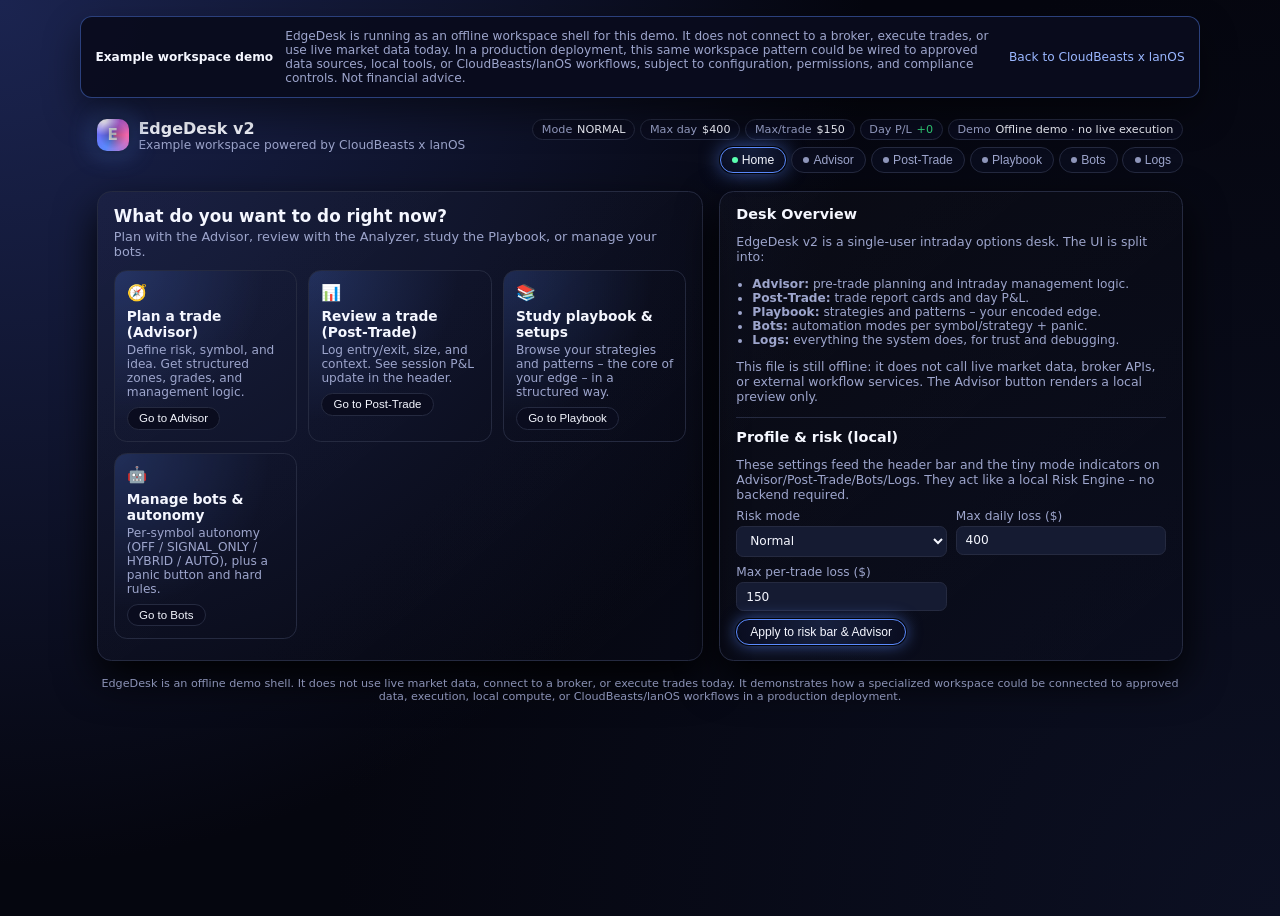
==== commit 28743fb3: "Restore polished EdgeDesk demo" ====
--- a/edge/index.html
+++ b/edge/index.html
@@ -1,806 +1,856 @@
-﻿<!DOCTYPE html>
+<!DOCTYPE html> 
 <html lang="en">
 <head>
   <meta charset="UTF-8" />
   <title>EdgeDesk | Example Workspace | 80 Labs</title>
-  <meta name="description" content="EdgeDesk is one example workspace built on top of CloudBeasts x lanOS. Offline demo shell with no live data or broker connection." />
+  <meta name="description" content="EdgeDesk is one example workspace built on top of CloudBeasts x lanOS. Offline demo shell with no live data, no broker connection, and no live execution." />
   <link rel="icon" href="data:," />
   <meta name="viewport" content="width=device-width, initial-scale=1.0" />
   <style>
     :root {
+      font-family: system-ui, -apple-system, BlinkMacSystemFont, "Segoe UI",
+        sans-serif;
       color-scheme: dark;
-
-      /* Appleâ€‘ish dark palette */
-      --bg: #050507;
-      --bg-alt: #0b0b10;
-      --shell-bg: rgba(15, 15, 22, 0.9);
-      --surface: #101117;
-      --surface-soft: #161720;
-      --border-hairline: rgba(255, 255, 255, 0.06);
-      --border-strong: rgba(255, 255, 255, 0.12);
-      --accent: #0a84ff;
-      --accent-soft: rgba(10, 132, 255, 0.12);
-      --accent-strong: #4da3ff;
-      --accent-warm: #ff9f0a;
-      --text-main: #f5f5f7;
-      --text-muted: #a1a1b3;
-      --text-soft: #6e6e80;
-      --pill-pos-bg: rgba(48, 209, 88, 0.12);
-      --pill-pos-border: rgba(48, 209, 88, 0.5);
-      --pill-pos-text: #d1f8d8;
-      --shadow-soft: 0 24px 60px rgba(0, 0, 0, 0.85);
-      --radius-xl: 22px;
-      --radius-lg: 16px;
-      --radius-md: 10px;
-      --radius-sm: 8px;
-    }
-
-    * {
-      box-sizing: border-box;
+      --bg: #05060f;
+      --bg-soft: #0b0f1e;
+      --card: #111629;
+      --card-alt: #151b32;
+      --border-subtle: #252a40;
+      --accent: #5b8bff;
+      --accent-2: #7f5dff;
+      --accent-soft: rgba(91, 139, 255, 0.16);
+      --text-main: #f5f7ff;
+      --text-muted: #9da5cc;
+      --danger: #ff5c7a;
+      --success: #32d47a;
+    }
+    * { box-sizing: border-box; }
+    body {
       margin: 0;
-      padding: 0;
-    }
-
-    body {
-      font-family: -apple-system, BlinkMacSystemFont, system-ui, "SF Pro Text",
-        "Segoe UI", sans-serif;
+      min-height: 100vh;
       background:
-        radial-gradient(circle at top left, #14151f 0, transparent 50%),
-        radial-gradient(circle at bottom right, #020208 0, #000000 60%);
+        radial-gradient(circle at top left, #1b2450 0, transparent 55%),
+        radial-gradient(circle at bottom right, #0c1023 0, #05060f 60%);
       color: var(--text-main);
-      min-height: 100vh;
+      overflow-x: hidden;
+    }
+
+    /* Splash screen */
+    #splash-screen {
+      position: fixed;
+      inset: 0;
       display: flex;
+      align-items: center;
       justify-content: center;
-      padding: 1.5rem 1.2rem;
-    }
-
-    .shell {
-      width: 100%;
+      flex-direction: column;
+      background:
+        radial-gradient(circle at top left, #252f76 0, transparent 55%),
+        radial-gradient(circle at bottom right, #10152d 0, #05060f 70%);
+      z-index: 10;
+      pointer-events: none;
+      animation: splashFadeOut 1s ease-out forwards;
+      animation-delay: 0.9s;
+    }
+    @keyframes splashFadeOut {
+      0% { opacity: 1; }
+      100% { opacity: 0; visibility: hidden; }
+    }
+    .splash-logo {
+      width: 76px;
+      height: 76px;
+      border-radius: 22px;
+      background:
+        radial-gradient(circle at 25% 0, #ffffff 0, #f4f0ff 8%, transparent 35%),
+        conic-gradient(from 220deg, #5b8bff, #7f5dff, #ff6bb3, #5b8bff);
+      display: flex;
+      align-items: center;
+      justify-content: center;
+      box-shadow:
+        0 0 26px rgba(0,0,0,0.9),
+        0 0 40px rgba(91,139,255,0.9);
+      position: relative;
+      overflow: hidden;
+    }
+    .splash-logo::after {
+      content: "";
+      position: absolute;
+      inset: 0;
+      background: radial-gradient(circle at center, rgba(0,0,0,0.25) 0, transparent 55%);
+      mix-blend-mode: multiply;
+    }
+    .splash-logo span {
+      font-weight: 700;
+      font-size: 1.6rem;
+      z-index: 1;
+    }
+    .splash-title {
+      margin-top: 1rem;
+      font-size: 1.4rem;
+      letter-spacing: 0.04em;
+    }
+    .splash-subtitle {
+      margin-top: 0.35rem;
+      font-size: 0.86rem;
+      color: var(--text-muted);
+      max-width: 300px;
+      text-align: center;
+    }
+    .splash-loader {
+      margin-top: 1.6rem;
+      width: 120px;
+      height: 4px;
+      border-radius: 999px;
+      background: rgba(14,18,40,0.9);
+      overflow: hidden;
+      position: relative;
+      box-shadow: 0 0 0 1px rgba(0,0,0,0.7);
+    }
+    .splash-loader span {
+      position: absolute;
+      inset: 0;
+      transform: translateX(-60%);
+      background: linear-gradient(90deg, transparent, #5b8bff, #7f5dff, transparent);
+      animation: loadSlide 1.4s ease-in-out infinite;
+    }
+    @keyframes loadSlide {
+      0% { transform: translateX(-80%); }
+      50% { transform: translateX(0%); }
+      100% { transform: translateX(80%); }
+    }
+
+    /* App shell */
+    .app-shell {
       max-width: 1120px;
-      border-radius: 30px;
-      background: linear-gradient(145deg, rgba(255,255,255,0.03), transparent);
-      padding: 1.1rem 1.1rem 1.4rem;
-      box-shadow:
-        0 0 0 1px rgba(255, 255, 255, 0.03),
-        0 40px 120px rgba(0, 0, 0, 0.95);
-      backdrop-filter: blur(26px);
-    }
-
-    header {
+      margin: 0 auto;
+      padding: 1.3rem 1.05rem 2rem;
+    }
+
+    header.app-header {
       display: flex;
       justify-content: space-between;
-      align-items: center;
-      gap: 1rem;
-      margin-bottom: 0.9rem;
-    }
+      align-items: flex-start;
+      gap: 0.8rem;
+      margin-bottom: 1.1rem;
+    }
+    .advisor-json-output {
+      margin-top: 0.5rem;
+      padding: 0.6rem 0.7rem;
+      border-radius: 0.5rem;
+      border: 1px solid var(--border-subtle);
+      background: #050713;
+      font-size: 0.72rem;
+      line-height: 1.4;
+      max-height: 260px;
+      overflow: auto;
+      white-space: pre-wrap;
+    }
+    .advisor-json-output.error {
+      border-color: var(--danger);
+      color: var(--danger);
+    }
+    .advisor-json-output.loading {
+      opacity: 0.7;
+    }   
 
     .brand {
       display: flex;
       align-items: center;
-      gap: 0.65rem;
-    }
-
+      gap: 0.6rem;
+    }
     .brand-logo {
-      width: 34px;
-      height: 34px;
-      border-radius: 12px;
+      width: 32px;
+      height: 32px;
+      border-radius: 10px;
       background:
-        radial-gradient(circle at 25% 0, #ffffff 0, #f4f4ff 14%, transparent 40%),
-        conic-gradient(from 210deg, #0a84ff, #64d2ff, #ff9f0a, #0a84ff);
+        radial-gradient(circle at 20% 0, #ffffff 0, #f4f0ff 8%, transparent 40%),
+        conic-gradient(from 210deg, #5b8bff, #7f5dff, #ff6bb3, #5b8bff);
       display: flex;
       align-items: center;
       justify-content: center;
-      font-size: 0.75rem;
+      font-size: 0.95rem;
       font-weight: 700;
-      letter-spacing: 0.09em;
-      color: #000;
       box-shadow:
-        0 0 20px rgba(0,0,0,0.85),
-        0 0 32px rgba(10,132,255,0.9);
+        0 0 18px rgba(0,0,0,0.9),
+        0 0 24px rgba(91,139,255,0.8);
       position: relative;
       overflow: hidden;
     }
-
     .brand-logo::after {
       content: "";
       position: absolute;
       inset: 0;
-      background: radial-gradient(circle at center, rgba(0,0,0,0.28) 0, transparent 60%);
+      background: radial-gradient(circle at center, rgba(0,0,0,0.3) 0, transparent 60%);
       mix-blend-mode: multiply;
     }
-
-    .brand-text h1 {
-      font-size: 1.1rem;
+    .brand-text {
+      display: flex;
+      flex-direction: column;
+    }
+    .brand-text-title {
+      font-size: 1rem;
       font-weight: 600;
-      letter-spacing: 0.03em;
-    }
-
-    .brand-text h1 span.sub {
-      font-size: 0.78rem;
-      font-weight: 500;
-      color: var(--text-soft);
-      margin-left: 0.3rem;
-    }
-
-    .brand-text p {
+    }
+    .brand-text-subtitle {
       font-size: 0.76rem;
-      color: var(--text-soft);
-      margin-top: 0.12rem;
-    }
-
-    .header-tags {
+      color: var(--text-muted);
+    }
+
+    .header-right {
       display: flex;
-      gap: 0.35rem;
+      flex-direction: column;
+      align-items: flex-end;
+      gap: 0.45rem;
+    }
+
+    .risk-summary {
+      display: flex;
       flex-wrap: wrap;
       justify-content: flex-end;
-    }
-
-    .tag {
-      font-size: 0.7rem;
-      padding: 0.18rem 0.6rem;
-      border-radius: 999px;
-      border: 1px solid var(--border-hairline);
-      color: var(--text-soft);
-      background: rgba(15, 16, 22, 0.94);
-    }
-
-    /* Tabs state (hidden radios) */
-    input[type="radio"] {
-      display: none;
-    }
-
-    /* Segmented control nav (Appleâ€‘ish) */
-    .nav-wrapper {
-      width: fit-content;
-      max-width: 100%;
-      background: rgba(22, 23, 30, 0.9);
-      border-radius: 999px;
-      border: 1px solid var(--border-hairline);
-      padding: 0.18rem;
-      display: inline-flex;
-      gap: 0.15rem;
-      box-shadow:
-        0 0 0 1px rgba(0,0,0,0.7),
-        0 18px 40px rgba(0,0,0,0.85);
-      margin-bottom: 0.6rem;
-    }
-
-    .nav-label {
-      font-size: 0.78rem;
-      padding: 0.32rem 0.9rem;
-      border-radius: 999px;
-      cursor: pointer;
-      color: var(--text-soft);
+      gap: 0.3rem;
+    }
+    .risk-chip {
       display: inline-flex;
       align-items: center;
-      gap: 0.4rem;
-      transition: background 0.16s ease, color 0.16s ease, transform 0.1s ease;
-      user-select: none;
-      white-space: nowrap;
-    }
-
-    .nav-label span.icon {
+      gap: 0.3rem;
+      border-radius: 999px;
+      border: 1px solid var(--border-subtle);
+      background: rgba(10,12,30,0.95);
+      padding: 0.18rem 0.55rem;
+      font-size: 0.7rem;
+    }
+    .risk-chip .label {
+      color: var(--text-muted);
+    }
+    .risk-chip .value {
+      color: var(--text-main);
+      font-variant-numeric: tabular-nums;
+    }
+    .risk-chip.pl .value {
+      color: var(--success);
+    }
+    .risk-chip.pl.negative .value {
+      color: var(--danger);
+    }
+
+    .nav {
+      display: flex;
+      gap: 0.3rem;
+      flex-wrap: wrap;
+      justify-content: flex-end;
+    }
+    .nav button {
+      border-radius: 999px;
+      border: 1px solid var(--border-subtle);
+      background: rgba(10,12,30,0.92);
+      padding: 0.32rem 0.7rem;
+      font-size: 0.76rem;
+      color: var(--text-muted);
+      cursor: pointer;
+      display: inline-flex;
+      align-items: center;
+      gap: 0.25rem;
+    }
+    .nav button span.dot {
+      width: 6px;
+      height: 6px;
+      border-radius: 999px;
+      background: rgba(157,165,204,0.9);
+    }
+    .nav button.active {
+      border-color: #5b8bff;
+      color: var(--text-main);
+      background: radial-gradient(circle at top, var(--accent-soft), #090c1f);
+      box-shadow:
+        0 0 0 1px rgba(0,0,0,0.9),
+        0 0 20px rgba(91,139,255,0.6);
+    }
+    .nav button.active span.dot {
+      background: #5bffb1;
+    }
+
+    main {
+      display: grid;
+      grid-template-columns: minmax(0, 1.7fr) minmax(0, 1.3fr);
+      gap: 1rem;
+    }
+    @media (max-width: 860px) {
+      main {
+        grid-template-columns: minmax(0, 1fr);
+      }
+      header.app-header {
+        flex-direction: column;
+        align-items: flex-start;
+      }
+      .header-right {
+        align-items: flex-start;
+      }
+      .risk-summary {
+        justify-content: flex-start;
+      }
+    }
+
+    .card {
+      background: linear-gradient(140deg, rgba(255,255,255,0.02), transparent);
+      border-radius: 0.9rem;
+      border: 1px solid var(--border-subtle);
+      padding: 0.9rem 1rem;
+      box-shadow:
+        0 18px 40px rgba(0,0,0,0.9);
+    }
+
+    .screen {
+      display: none;
+    }
+    .screen.active {
+      display: block;
+    }
+
+    /* Home screen */
+    .home-header {
+      margin-bottom: 0.7rem;
+    }
+    .home-title {
+      font-size: 1.05rem;
+      font-weight: 600;
+      margin-bottom: 0.2rem;
+    }
+    .home-subtitle {
+      font-size: 0.8rem;
+      color: var(--text-muted);
+    }
+    .home-grid {
+      display: grid;
+      grid-template-columns: repeat(auto-fit, minmax(180px, 1fr));
+      gap: 0.7rem;
+      margin-top: 0.7rem;
+    }
+    .home-tile {
+      border-radius: 0.8rem;
+      border: 1px solid var(--border-subtle);
+      background: radial-gradient(circle at top left, rgba(91,139,255,0.2), transparent 60%);
+      padding: 0.7rem 0.75rem;
+      cursor: pointer;
+      transition: transform 0.12s ease, box-shadow 0.12s ease, border-color 0.12s ease;
+    }
+    .home-tile:hover {
+      transform: translateY(-2px);
+      border-color: #5b8bff;
+      box-shadow:
+        0 0 0 1px rgba(0,0,0,0.9),
+        0 14px 30px rgba(91,139,255,0.4);
+    }
+    .home-tile-icon {
+      font-size: 1rem;
+      margin-bottom: 0.4rem;
+    }
+    .home-tile-title {
+      font-size: 0.86rem;
+      font-weight: 600;
+    }
+    .home-tile-text {
+      font-size: 0.76rem;
+      color: var(--text-muted);
+      margin-top: 0.18rem;
+    }
+    .tile-cta {
+      margin-top: 0.5rem;
+      border-radius: 999px;
+      border: 1px solid var(--border-subtle);
+      background: rgba(10,12,30,0.95);
+      color: var(--text-main);
+      font-size: 0.72rem;
+      padding: 0.28rem 0.7rem;
+      cursor: pointer;
+      display: inline-flex;
+      align-items: center;
+      gap: 0.25rem;
+    }
+    .tile-cta:hover {
+      border-color: var(--accent);
+      box-shadow: 0 0 0 1px rgba(0,0,0,0.9), 0 0 14px rgba(91,139,255,0.6);
+    }
+
+    .right-pane-title {
       font-size: 0.9rem;
-      opacity: 0.9;
-    }
-
-    .nav-label:hover {
-      background: rgba(255,255,255,0.04);
-      color: var(--accent-strong);
-    }
-
-    /* Active tab styles (segmented control selection) */
-    #tab-home:checked ~ .shell .nav-wrapper label[for="tab-home"],
-    #tab-advisor:checked ~ .shell .nav-wrapper label[for="tab-advisor"],
-    #tab-post:checked ~ .shell .nav-wrapper label[for="tab-post"],
-    #tab-playbook:checked ~ .shell .nav-wrapper label[for="tab-playbook"],
-    #tab-profile:checked ~ .shell .nav-wrapper label[for="tab-profile"] {
-      background: linear-gradient(135deg, var(--accent), #3ac3ff);
-      color: #000;
-      box-shadow:
-        0 0 0 1px rgba(0,0,0,0.8),
-        0 14px 28px rgba(10,132,255,0.55);
-      transform: translateY(1px);
-    }
-
-    /* Risk bar (small pills under nav) */
-    .risk-bar {
-      margin-top: 0.5rem;
-      margin-bottom: 0.7rem;
+      font-weight: 600;
+      margin-bottom: 0.35rem;
+    }
+    .right-pane-text {
+      font-size: 0.78rem;
+      color: var(--text-muted);
+      margin-bottom: 0.4rem;
+    }
+    .right-pane-list {
+      font-size: 0.76rem;
+      padding-left: 1rem;
+      color: var(--text-muted);
+    }
+
+    .divider {
+      border: 0;
+      border-top: 1px solid var(--border-subtle);
+      margin: 0.8rem 0 0.7rem;
+    }
+
+    /* Advisor & Analyzer */
+    .section-title {
+      font-size: 0.88rem;
+      font-weight: 600;
+      margin-bottom: 0.3rem;
+    }
+    .field-row {
+      display: grid;
+      grid-template-columns: repeat(auto-fit, minmax(170px, 1fr));
+      gap: 0.55rem;
+      margin-bottom: 0.5rem;
+    }
+    label {
+      font-size: 0.76rem;
+      color: var(--text-muted);
+      display: flex;
+      flex-direction: column;
+      gap: 0.18rem;
+    }
+    input, select, textarea {
+      font: inherit;
+      border-radius: 0.45rem;
+      border: 1px solid var(--border-subtle);
+      padding: 0.4rem 0.55rem;
+      background: var(--card-alt);
+      color: var(--text-main);
+      outline: none;
+    }
+    input:focus, select:focus, textarea:focus {
+      border-color: #5b8bff;
+      box-shadow: 0 0 0 1px rgba(0,0,0,0.9), 0 0 16px rgba(91,139,255,0.5);
+    }
+    textarea {
+      resize: vertical;
+      min-height: 3.2rem;
+    }
+    .hint {
+      font-size: 0.72rem;
+      color: var(--text-muted);
+      margin-top: 0.3rem;
+    }
+
+    .mode-pill {
+      display: inline-flex;
+      align-items: center;
+      gap: 0.25rem;
+      border-radius: 999px;
+      border: 1px solid rgba(157,165,204,0.7);
+      padding: 0.14rem 0.6rem;
+      font-size: 0.7rem;
+      color: var(--text-muted);
+      background: #050713;
+      margin-bottom: 0.4rem;
+    }
+    .mode-pill::before {
+      content: "";
+      width: 6px;
+      height: 6px;
+      border-radius: 999px;
+      background: #5b8bff;
+    }
+
+    .btn-row {
       display: flex;
       flex-wrap: wrap;
       gap: 0.4rem;
-    }
-
-    .risk-chip {
+      margin-top: 0.4rem;
+    }
+    .btn-primary,
+    .btn-secondary {
+      border-radius: 999px;
+      border: 1px solid var(--border-subtle);
+      padding: 0.32rem 0.8rem;
+      font-size: 0.76rem;
+      cursor: pointer;
       display: inline-flex;
       align-items: center;
-      gap: 0.32rem;
-      font-size: 0.74rem;
-      padding: 0.18rem 0.7rem;
-      border-radius: 999px;
-      background: rgba(17, 18, 26, 0.98);
-      border: 1px solid var(--border-hairline);
-      color: var(--text-soft);
-    }
-
-    .risk-chip span.value {
-      color: var(--accent-strong);
-      font-variant-numeric: tabular-nums;
-    }
-
-    .risk-chip.pl span.value {
-      color: var(--pill-pos-text);
-    }
-
-    main {
-      margin-top: 0.35rem;
-    }
-
-    .sections {
-      min-height: 60vh;
-    }
-
-    .section {
-      display: none;
-      animation: fadeIn 0.18s ease-out;
-    }
-
-    @keyframes fadeIn {
-      from { opacity: 0; transform: translateY(2px); }
-      to { opacity: 1; transform: translateY(0); }
-    }
-
-    #tab-home:checked ~ .shell main .section.home,
-    #tab-advisor:checked ~ .shell main .section.advisor,
-    #tab-post:checked ~ .shell main .section.post,
-    #tab-playbook:checked ~ .shell main .section.playbook,
-    #tab-profile:checked ~ .shell main .section.profile {
-      display: block;
-    }
-
-    /* Cards / layout */
-    .card {
-      background: radial-gradient(circle at top left, rgba(255,255,255,0.06), transparent 55%),
-                  linear-gradient(180deg, rgba(22,22,30,0.96), rgba(10,10,15,0.98));
-      border-radius: var(--radius-lg);
-      border: 1px solid var(--border-hairline);
-      padding: 1rem 1.15rem 1.1rem;
-      box-shadow: var(--shadow-soft);
-      margin-bottom: 0.85rem;
-    }
-
-    .card h2 {
-      font-size: 1rem;
-      font-weight: 600;
-      margin-bottom: 0.45rem;
-    }
-
-    .card h3 {
-      font-size: 0.92rem;
-      font-weight: 600;
-      margin-bottom: 0.35rem;
-    }
-
-    .muted {
-      color: var(--text-muted);
-      font-size: 0.8rem;
-    }
-
-    .grid-two {
-      display: grid;
-      grid-template-columns: minmax(0, 1fr) minmax(0, 1fr);
-      gap: 0.9rem;
-    }
-
-    .grid-auto {
-      display: grid;
-      grid-template-columns: repeat(auto-fit, minmax(180px, 1fr));
-      gap: 0.65rem;
-    }
-
-    @media (max-width: 900px) {
-      header {
-        flex-direction: column;
-        align-items: flex-start;
-      }
-      .grid-two {
-        grid-template-columns: minmax(0, 1fr);
-      }
-    }
-
-    label.field {
-      font-size: 0.74rem;
-      color: var(--text-muted);
-      display: flex;
-      flex-direction: column;
-      gap: 0.18rem;
-    }
-
-    .field-header {
-      display: flex;
-      justify-content: space-between;
-      align-items: baseline;
-      gap: 0.4rem;
-    }
-
-    .req-pill {
-      font-size: 0.65rem;
-      padding: 0.06rem 0.48rem;
-      border-radius: 999px;
-      border: 1px solid rgba(255,255,255,0.2);
-      color: rgba(245,245,247,0.9);
-      background: rgba(255,255,255,0.04);
-      text-transform: lowercase;
-      letter-spacing: 0.03em;
-    }
-
-    input[type="text"],
-    input[type="number"],
-    select,
-    textarea {
-      background: var(--surface-soft);
-      border-radius: var(--radius-md);
-      border: 1px solid var(--border-hairline);
-      padding: 0.42rem 0.6rem;
-      font-size: 0.8rem;
+      gap: 0.25rem;
+      background: rgba(10,12,30,0.95);
       color: var(--text-main);
-      font-family: inherit;
-      resize: vertical;
-      outline: none;
-    }
-
-    input::placeholder,
-    textarea::placeholder {
-      color: #5e5e73;
-    }
-
-    input:focus,
-    select:focus,
-    textarea:focus {
-      border-color: var(--accent);
-      box-shadow:
-        0 0 0 1px rgba(0,0,0,0.9),
-        0 0 18px rgba(10,132,255,0.6);
-    }
-
-    textarea {
-      min-height: 3.0rem;
-    }
-
-    .hint {
-      font-size: 0.74rem;
-      color: var(--text-soft);
-      margin-top: 0.35rem;
-    }
-
-    .btn-row {
-      display: flex;
-      flex-wrap: wrap;
-      gap: 0.45rem;
-      margin-top: 0.55rem;
-    }
-
-    button {
-      border-radius: 999px;
-      border: 1px solid transparent;
-      padding: 0.4rem 0.95rem;
-      font-size: 0.8rem;
-      cursor: pointer;
-      font-weight: 500;
-      display: inline-flex;
-      align-items: center;
-      gap: 0.35rem;
-      background: linear-gradient(135deg, var(--accent), #4da3ff);
-      color: #000;
-      box-shadow:
-        0 0 0 1px rgba(0,0,0,0.9),
-        0 18px 38px rgba(10,132,255,0.65);
-      transition: transform 0.08s ease, box-shadow 0.08s ease, filter 0.05s ease;
-    }
-
-    button.secondary {
-      background: rgba(25,26,35,0.96);
-      border-color: var(--border-hairline);
-      color: var(--text-muted);
-      box-shadow: none;
-    }
-
-    button.pill-ghost {
-      background: rgba(18,18,26,0.96);
-      border-color: var(--border-hairline);
-      color: var(--text-soft);
-      font-size: 0.76rem;
-      box-shadow: none;
-    }
-
-    button:active {
-      transform: translateY(1px);
-      box-shadow:
-        0 10px 26px rgba(0,0,0,0.9);
-      filter: brightness(0.96);
-    }
-
-    .output {
-      background: var(--bg-alt);
-      border-radius: 14px;
-      border: 1px dashed var(--border-hairline);
-      padding: 0.6rem 0.75rem;
-      font-size: 0.78rem;
-      margin-top: 0.5rem;
-      white-space: pre-wrap;
+    }
+    .btn-primary {
+      border-color: #5b8bff;
+      background: radial-gradient(circle at top, var(--accent-soft), #090c1f);
+      box-shadow: 0 0 0 1px rgba(0,0,0,0.9), 0 0 16px rgba(91,139,255,0.6);
+    }
+    .btn-secondary {
+      color: var(--text-muted);
+    }
+
+    /* Tables */
+    .table-wrapper {
+      margin-top: 0.6rem;
+      border-radius: 0.6rem;
+      border: 1px solid var(--border-subtle);
+      background: #090c1d;
+      padding: 0.4rem 0.45rem;
       max-height: 260px;
-      overflow-y: auto;
-      color: #f7f7ff;
-    }
-
-    .output.empty {
-      color: #636371;
-      font-style: italic;
-    }
-
-    ul.list {
-      margin-left: 1.2rem;
-      margin-top: 0.4rem;
-      font-size: 0.8rem;
-      color: var(--text-muted);
-    }
-
-    /* Trade history table */
+      overflow: auto;
+    }
     table {
       width: 100%;
       border-collapse: collapse;
       font-size: 0.74rem;
-      margin-top: 0.4rem;
-    }
-
+    }
     th, td {
-      padding: 0.28rem 0.35rem;
-      border-bottom: 1px solid rgba(255,255,255,0.06);
+      padding: 0.25rem 0.35rem;
+      border-bottom: 1px solid rgba(37, 42, 64, 0.9);
       text-align: left;
     }
-
     th {
-      color: var(--text-soft);
+      color: var(--text-muted);
       font-weight: 500;
       font-size: 0.72rem;
     }
-
     td {
       font-variant-numeric: tabular-nums;
     }
 
-    .footer-note {
-      margin-top: 0.4rem;
+    /* Playbook screen */
+    .pill-small {
       font-size: 0.7rem;
-      color: var(--text-soft);
-    }
-
-    /* Toast */
-    .toast {
-      position: fixed;
-      left: 50%;
-      bottom: 18px;
-      transform: translateX(-50%) translateY(20px);
-      background: rgba(20,20,24,0.97);
       border-radius: 999px;
-      padding: 0.4rem 0.9rem;
+      padding: 0.1rem 0.5rem;
+      border: 1px solid var(--border-subtle);
+      color: var(--text-muted);
+      margin-bottom: 0.4rem;
+      display: inline-flex;
+      align-items: center;
+      gap: 0.25rem;
+    }
+    .playbook-grid {
+      display: grid;
+      grid-template-columns: minmax(0, 1.2fr) minmax(0, 1.3fr);
+      gap: 0.7rem;
+    }
+    @media (max-width: 860px) {
+      .playbook-grid {
+        grid-template-columns: minmax(0,1fr);
+      }
+    }
+    .list-header {
+      font-size: 0.78rem;
+      color: var(--text-muted);
+      margin-bottom: 0.3rem;
+    }
+    .playbook-list {
+      border-radius: 0.7rem;
+      border: 1px solid var(--border-subtle);
+      background: #090c1b;
+      padding: 0.5rem 0.55rem;
+      max-height: 270px;
+      overflow: auto;
+    }
+    .playbook-item {
+      padding: 0.4rem 0.35rem;
+      border-radius: 0.55rem;
+      cursor: pointer;
+      display: flex;
+      flex-direction: column;
+      gap: 0.08rem;
+      transition: background 0.12s ease;
+    }
+    .playbook-item:hover {
+      background: #0f1427;
+    }
+    .playbook-item.active {
+      background: #151c35;
+      border-left: 2px solid #5b8bff;
+      padding-left: 0.45rem;
+    }
+    .playbook-item-title {
+      font-size: 0.8rem;
+    }
+    .playbook-item-meta {
+      font-size: 0.7rem;
+      color: var(--text-muted);
+    }
+    .playbook-detail {
+      border-radius: 0.7rem;
+      border: 1px solid var(--border-subtle);
+      background: #090c1b;
+      padding: 0.6rem 0.7rem;
+      font-size: 0.78rem;
+      min-height: 220px;
+    }
+    .playbook-detail h3 {
+      margin: 0 0 0.25rem;
+      font-size: 0.9rem;
+    }
+    .playbook-detail p {
+      margin: 0.18rem 0;
+    }
+    .playbook-bullets {
+      padding-left: 1rem;
+      margin: 0.1rem 0 0.2rem;
+    }
+
+    footer {
+      margin-top: 1rem;
+      font-size: 0.7rem;
+      color: var(--text-muted);
+      text-align: center;
+      opacity: 0.88;
+    }
+      .example-banner {
+      position: relative;
+      z-index: 11;
+      max-width: 1120px;
+      margin: 1rem auto 0;
+      padding: 0.75rem 0.9rem;
+      border-radius: 0.75rem;
+      border: 1px solid rgba(91,139,255,0.42);
+      background: rgba(10,12,30,0.96);
+      box-shadow: 0 16px 36px rgba(0,0,0,0.45);
+      display: grid;
+      grid-template-columns: auto minmax(0, 1fr) auto;
+      gap: 0.75rem;
+      align-items: center;
       font-size: 0.76rem;
-      color: var(--text-main);
-      border: 1px solid var(--border-hairline);
-      opacity: 0;
-      pointer-events: none;
-      transition: opacity 0.18s ease, transform 0.18s ease;
-      z-index: 40;
-      box-shadow:
-        0 12px 30px rgba(0,0,0,0.9);
-    }
-
-    .toast.show {
-      opacity: 1;
-      transform: translateX(-50%) translateY(0);
-    }
-  .example-banner{position:fixed;top:0;left:0;right:0;z-index:20;display:flex;gap:.8rem;align-items:center;justify-content:center;flex-wrap:wrap;padding:.75rem 1rem;background:rgba(5,5,7,.96);border-bottom:1px solid rgba(255,255,255,.14);color:#f5f5f7;font-size:.78rem}.example-banner span{max-width:820px;color:#a1a1b3}.example-banner a{color:#4da3ff;text-decoration:none;font-weight:700}.shell{margin-top:5rem}
-  html,body{max-width:100%;overflow-x:hidden}.example-banner *{min-width:0;overflow-wrap:anywhere}@media(max-width:640px){body{display:block;padding:5.8rem .6rem 1rem}.shell{width:100%;max-width:100%;margin-top:0;border-radius:22px}.grid,.card-grid,.main-grid,.two-col,.three-col,.content-grid,.layout{grid-template-columns:1fr!important}input,select,textarea,button{max-width:100%}}`r`n  </style>
+      color: var(--text-muted);
+    }
+    .example-banner strong { color: var(--text-main); }
+    .example-banner a { color: #9ab7ff; text-decoration: none; white-space: nowrap; }
+    .example-banner a:hover { color: var(--text-main); }
+    @media (max-width: 760px) {
+      .example-banner { grid-template-columns: 1fr; margin: 0.75rem 0.75rem 0; }
+    }
+  </style>
 </head>
 <body>
-  <div class="example-banner"><strong>Example workspace demo</strong><span>EdgeDesk is running as an offline workspace shell for this demo. It does not connect to a broker, execute trades, or use live market data today. In a production deployment, this same workspace pattern could be wired to approved data sources, broker APIs, local tools, or CloudBeasts/lanOS workflows, subject to configuration, permissions, and compliance controls. Not financial advice.</span><a href="../">Back to CloudBeasts x lanOS</a></div>
-  <!-- Tabs state -->
-  <input type="radio" id="tab-home" name="tab" checked>
-  <input type="radio" id="tab-advisor" name="tab">
-  <input type="radio" id="tab-post" name="tab">
-  <input type="radio" id="tab-playbook" name="tab">
-  <input type="radio" id="tab-profile" name="tab">
-
-  <div class="shell">
-    <header>
+  <div class="example-banner"><strong>Example workspace demo</strong><span>EdgeDesk is running as an offline workspace shell for this demo. It does not connect to a broker, execute trades, or use live market data today. In a production deployment, this same workspace pattern could be wired to approved data sources, local tools, or CloudBeasts/lanOS workflows, subject to configuration, permissions, and compliance controls. Not financial advice.</span><a href="../">Back to CloudBeasts x lanOS</a></div>
+  <!-- Splash / loading -->
+  <div id="splash-screen">
+    <div class="splash-logo"><span>E</span></div>
+    <div class="splash-title">EdgeDesk v2</div>
+    <div class="splash-subtitle">
+      Opening an offline example workspace for Advisor, Risk, Bots, and Analyzer.
+    </div>
+    <div class="splash-loader"><span></span></div>
+  </div>
+
+  <!-- Main app -->
+  <div class="app-shell" id="app-shell">
+    <header class="app-header">
       <div class="brand">
-        <div class="brand-logo">EDGE</div>
+        <div class="brand-logo">E</div>
         <div class="brand-text">
-          <h1>EdgeDesk<span class="sub">AI Options Desk</span></h1>
-          <p>Plan, review and refine â€“ without leaving one clean workspace.</p>
+          <div class="brand-text-title">EdgeDesk v2</div>
+          <div class="brand-text-subtitle">Example workspace powered by CloudBeasts x lanOS</div>
         </div>
       </div>
-      <div class="header-tags">
-        <span class="tag">Advisor</span>
-        <span class="tag">Postâ€‘Trade Analyzer</span>
-        <span class="tag">Playbook</span>
-        <span class="tag">Offline demo - no live execution</span>
+      <div class="header-right">
+        <div class="risk-summary">
+          <div class="risk-chip">
+            <span class="label">Mode</span>
+            <span class="value" id="riskModeChip">NORMAL</span>
+          </div>
+          <div class="risk-chip">
+            <span class="label">Max day</span>
+            <span class="value" id="riskMaxDayChip">$400</span>
+          </div>
+          <div class="risk-chip">
+            <span class="label">Max/trade</span>
+            <span class="value" id="riskMaxTradeChip">$150</span>
+          </div>
+          <div class="risk-chip pl" id="riskDayChip">
+            <span class="label">Day P/L</span>
+            <span class="value" id="riskDayPLChip">+0</span>
+          </div>
+          <div class="risk-chip">
+            <span class="label">Demo</span>
+            <span class="value">Offline demo · no live execution</span>
+          </div>
+        </div>
+        <nav class="nav">
+          <button data-screen-target="home" class="active">
+            <span class="dot"></span> Home
+          </button>
+          <button data-screen-target="advisor">
+            <span class="dot"></span> Advisor
+          </button>
+          <button data-screen-target="analyzer">
+            <span class="dot"></span> Post‑Trade
+          </button>
+          <button data-screen-target="playbook">
+            <span class="dot"></span> Playbook
+          </button>
+          <button data-screen-target="bots">
+            <span class="dot"></span> Bots
+          </button>
+          <button data-screen-target="logs">
+            <span class="dot"></span> Logs
+          </button>
+        </nav>
       </div>
     </header>
 
-    <!-- Segmented control nav -->
-    <div class="nav-wrapper">
-      <label class="nav-label" for="tab-home"><span class="icon">ðŸ </span>Home</label>
-      <label class="nav-label" for="tab-advisor"><span class="icon">ðŸ§­</span>Advisor</label>
-      <label class="nav-label" for="tab-post"><span class="icon">ðŸ“Š</span>Postâ€‘Trade</label>
-      <label class="nav-label" for="tab-playbook"><span class="icon">ðŸ“š</span>Playbook</label>
-      <label class="nav-label" for="tab-profile"><span class="icon">âš™ï¸</span>Profile</label>
-    </div>
-
-    <!-- Risk summary bar -->
-    <div class="risk-bar">
-      <div class="risk-chip">
-        Risk mode:
-        <span class="value" id="riskModeDisplay">NORMAL</span>
-      </div>
-      <div class="risk-chip">
-        Max daily loss:
-        <span class="value" id="maxDayLossDisplay">$400</span>
-      </div>
-      <div class="risk-chip">
-        Max perâ€‘trade:
-        <span class="value" id="maxTradeLossDisplay">$150</span>
-      </div>
-      <div class="risk-chip pl">
-        Day P/L:
-        <span class="value" id="dayPLDisplay">$0</span>
-      </div>
-    </div>
-
     <main>
-      <div class="sections">
-        <!-- HOME -->
-        <section class="section home">
-          <div class="card">
-            <h2>Welcome to EdgeDesk</h2>
-            <p class="muted">
-              Three passes through the day:
-            </p>
-            <ul class="list">
-              <li><strong>Before:</strong> use <em>Advisor</em> to shape the plan.</li>
-              <li><strong>After:</strong> use <em>Postâ€‘Trade</em> to grade the reality.</li>
-              <li><strong>Outside of heat:</strong> use <em>Playbook</em> to tune the edge itself.</li>
-            </ul>
-            <div class="btn-row" style="margin-top:0.75rem;">
-              <label for="tab-advisor"><button type="button">ðŸ§­ Go to Advisor</button></label>
-              <label for="tab-post"><button type="button" class="secondary">ðŸ“Š Go to Postâ€‘Trade</button></label>
+      <!-- LEFT: main screens -->
+      <section class="card">
+        <!-- Home -->
+        <div class="screen active" data-screen="home">
+          <div class="home-header">
+            <div class="home-title">What do you want to do right now?</div>
+            <div class="home-subtitle">
+              Plan with the Advisor, review with the Analyzer, study the Playbook, or manage your bots.
             </div>
-            <p class="footer-note">
-              This is still a static spec â€“ later, the buttons will talk to your FastAPI endpoints for signals,
-              advisor intents, risk snapshots and trade logs.
-            </p>
-          </div>
-        </section>
-
-        <!-- ADVISOR -->
-        <section class="section advisor">
-          <div class="card">
-            <h2>Advisor Â· Plan a Trade</h2>
-            <p class="muted">
-              Step 1: session risk. Step 2: symbol & idea. Step 3: generate a clean prompt for the Advisor agent.
-            </p>
-          </div>
-
-          <div class="grid-two">
-            <div class="card">
-              <h3>1 Â· Session &amp; Risk</h3>
-              <div class="btn-row" style="margin-top:0;">
-                <button type="button" class="pill-ghost" onclick="applyPreset('CONSERVATIVE')">Conservative</button>
-                <button type="button" class="pill-ghost" onclick="applyPreset('NORMAL')">Normal</button>
-                <button type="button" class="pill-ghost" onclick="applyPreset('AGGRESSIVE')">Aggressive</button>
+          </div>
+          <div class="home-grid">
+            <div class="home-tile" data-screen-jump="advisor">
+              <div class="home-tile-icon">🧭</div>
+              <div class="home-tile-title">Plan a trade (Advisor)</div>
+              <div class="home-tile-text">
+                Define risk, symbol, and idea. Get structured zones, grades, and management logic.
               </div>
-              <div class="grid-auto" style="margin-top:0.6rem;">
-                <label class="field">
-                  <div class="field-header">
-                    <span>Risk mode</span>
-                    <span class="req-pill">required</span>
-                  </div>
-                  <select id="advRiskMode">
-                    <option value="CONSERVATIVE">CONSERVATIVE</option>
-                    <option value="NORMAL" selected>NORMAL</option>
-                    <option value="AGGRESSIVE">AGGRESSIVE</option>
-                  </select>
-                </label>
-                <label class="field">
-                  <div class="field-header">
-                    <span>Max loss per trade ($ or %)</span>
-                    <span class="req-pill">recommended</span>
-                  </div>
-                  <input type="text" id="advMaxLoss" placeholder="-150 or -1%" />
-                </label>
-                <label class="field">
-                  <div class="field-header">
-                    <span>Max loss for day ($ or %)</span>
-                    <span class="req-pill">recommended</span>
-                  </div>
-                  <input type="text" id="advMaxDayLoss" placeholder="-400 or -3%" />
-                </label>
+              <button class="tile-cta" type="button" data-screen-jump="advisor">Go to Advisor</button>
+            </div>
+            <div class="home-tile" data-screen-jump="analyzer">
+              <div class="home-tile-icon">📊</div>
+              <div class="home-tile-title">Review a trade (Post‑Trade)</div>
+              <div class="home-tile-text">
+                Log entry/exit, size, and context. See session P&L update in the header.
               </div>
-              <label class="field" style="margin-top:0.5rem;">
-                <span>Session notes</span>
-                <textarea id="advSessionNotes" placeholder="First 90m only, no trades into major news, feeling slightly riskâ€‘averse..."></textarea>
-              </label>
+              <button class="tile-cta" type="button" data-screen-jump="analyzer">Go to Post‑Trade</button>
             </div>
-
-            <div class="card">
-              <h3>2 Â· Symbol &amp; Idea</h3>
-              <div class="grid-auto">
-                <label class="field">
-                  <div class="field-header">
-                    <span>Symbol</span>
-                    <span class="req-pill">required</span>
-                  </div>
-                  <input type="text" id="advSymbol" placeholder="SPY, TSLA, NVDA..." />
-                </label>
-                <label class="field">
-                  <span>Timeframe focus</span>
-                  <input type="text" id="advTimeframe" placeholder="5m trend, 1H context, etc." />
-                </label>
+            <div class="home-tile" data-screen-jump="playbook">
+              <div class="home-tile-icon">📚</div>
+              <div class="home-tile-title">Study playbook & setups</div>
+              <div class="home-tile-text">
+                Browse your strategies and patterns – the core of your edge – in a structured way.
               </div>
-              <label class="field" style="margin-top:0.5rem;">
-                <div class="field-header">
-                  <span>Idea / hypothesis</span>
-                  <span class="req-pill">required</span>
-                </div>
-                <textarea id="advIdea" placeholder="Looking for continuation higher above yesterday's high with VWAP support..."></textarea>
-              </label>
-              <div class="grid-auto" style="margin-top:0.5rem;">
-                <label class="field">
-                  <span>Desired DTE window</span>
-                  <input type="text" id="advDte" placeholder="0DTE, 1â€“3 DTE, monthly..." />
-                </label>
-                <label class="field">
-                  <span>Rough contract price</span>
-                  <input type="number" step="0.01" id="advContractPrice" placeholder="2.50" />
-                </label>
-                <label class="field">
-                  <span>Target R:R</span>
-                  <input type="text" id="advRR" placeholder="1:2 or 1:3" />
-                </label>
+              <button class="tile-cta" type="button" data-screen-jump="playbook">Go to Playbook</button>
+            </div>
+            <div class="home-tile" data-screen-jump="bots">
+              <div class="home-tile-icon">🤖</div>
+              <div class="home-tile-title">Manage bots & autonomy</div>
+              <div class="home-tile-text">
+                Per‑symbol autonomy (OFF / SIGNAL_ONLY / HYBRID / AUTO), plus a panic button and hard rules.
               </div>
+              <button class="tile-cta" type="button" data-screen-jump="bots">Go to Bots</button>
             </div>
           </div>
-
-          <div class="card">
-            <h3>3 Â· Advisor Prompt</h3>
-            <p class="hint">
-              â€œBuildâ€ turns todayâ€™s risk + idea into a single instruction you can paste into your Advisor agent.
-            </p>
-            <div class="btn-row">
-              <button type="button" id="buildAdvPromptBtn">ðŸ§  Build Advisor Prompt</button>
-              <button type="button" class="secondary" id="copyAdvPromptBtn">ðŸ“‹ Copy</button>
-            </div>
-            <div id="advPromptOutput" class="output empty">Advisor prompt will appear here.</div>
-          </div>
-        </section>
-
-        <!-- POSTâ€‘TRADE -->
-        <section class="section post">
-          <div class="card">
-            <h2>Postâ€‘Trade Analyzer Â· Review a Trade</h2>
-            <p class="muted">
-              Capture the numbers, context and headspace. The Analyzer agent turns that into grades and lessons.
-            </p>
-          </div>
-
-          <div class="grid-two">
-            <div class="card">
-              <h3>1 Â· Trade Details</h3>
-              <div class="grid-auto">
-                <label class="field">
-                  <div class="field-header">
-                    <span>Symbol</span>
-                    <span class="req-pill">required</span>
-                  </div>
-                  <input type="text" id="ptSymbol" placeholder="TSLA, SPY..." />
-                </label>
-                <label class="field">
-                  <span>Direction</span>
-                  <select id="ptDirection">
-                    <option value="LONG">LONG</option>
-                    <option value="SHORT">SHORT</option>
-                  </select>
-                </label>
-                <label class="field">
-                  <span>Size (contracts or shares)</span>
-                  <input type="number" id="ptSize" min="1" step="1" placeholder="2" />
-                </label>
-              </div>
-              <div class="grid-auto" style="margin-top:0.5rem;">
-                <label class="field">
-                  <span>Entry price</span>
-                  <input type="number" id="ptEntry" step="0.01" placeholder="1.05 (for options)" />
-                </label>
-                <label class="field">
-                  <span>Exit price</span>
-                  <input type="number" id="ptExit" step="0.01" placeholder="4.00" />
-                </label>
-                <label class="field">
-                  <span>Realized P/L ($)</span>
-                  <input type="number" id="ptPL" step="0.01" placeholder="leave blank to autoâ€‘calc" />
-                </label>
-              </div>
-            </div>
-
-            <div class="card">
-              <h3>2 Â· Context &amp; Selfâ€‘Assessment</h3>
-              <label class="field">
-                <span>Setup / playbook tag</span>
-                <input type="text" id="ptSetup" placeholder="Trend pullback, Lotto squeeze, Opening drive..." />
-              </label>
-              <label class="field">
-                <span>Did you follow your plan?</span>
-                <textarea id="ptPlanFollow" placeholder="What was the plan, and where did you stick to or break it?"></textarea>
-              </label>
-              <label class="field">
-                <span>Emotional notes</span>
-                <textarea id="ptEmotion" placeholder="Fear, FOMO, boredom, revenge, overconfidence..."></textarea>
-              </label>
-            </div>
-          </div>
-
-          <div class="card">
-            <h3>3 Â· Analyzer Prompt</h3>
-            <p class="hint">
-              Build this prompt and drop it into your Analyzer agent. Keep the output next to the trade in your log.
-            </p>
-            <div class="btn-row">
-              <button type="button" id="buildPtPromptBtn">ðŸ“Š Build Postâ€‘Trade Prompt</button>
-              <button type="button" class="secondary" id="copyPtPromptBtn">ðŸ“‹ Copy</button>
-            </div>
-            <div id="ptPromptOutput" class="output empty">Postâ€‘Trade Analyzer prompt will appear here.</div>
-          </div>
-
-          <div class="card">
-            <h3>Optional Â· Session Trade History</h3>
-            <p class="hint">
-              Quick running log. P/L assumes options (Ã—100) if you provide entry, exit and contracts.
-            </p>
-            <div class="grid-auto">
-              <label class="field">
-                <span>Symbol</span>
-                <input type="text" id="thSymbol" placeholder="TSLA" />
-              </label>
-              <label class="field">
-                <span>Direction</span>
-                <select id="thDirection">
-                  <option value="LONG">LONG</option>
-                  <option value="SHORT">SHORT</option>
-                </select>
-              </label>
-              <label class="field">
-                <span>Size</span>
-                <input type="number" id="thSize" min="1" step="1" placeholder="2" />
-              </label>
-              <label class="field">
-                <span>Entry</span>
-                <input type="number" id="thEntry" step="0.01" placeholder="1.05" />
-              </label>
-              <label class="field">
-                <span>Exit</span>
-                <input type="number" id="thExit" step="0.01" placeholder="4.00" />
-              </label>
-              <label class="field">
-                <span>Notes</span>
-                <input type="text" id="thNotes" placeholder="TSLA 430C lotto squeeze..." />
-              </label>
-            </div>
-            <div class="btn-row">
-              <button type="button" onclick="addTrade()">âž• Add trade</button>
-              <button type="button" class="secondary" onclick="clearTrades()">ðŸ—‘ Clear history</button>
-            </div>
-
+        </div>
+
+        <!-- Advisor -->
+        <div class="screen" data-screen="advisor">
+          <div class="section-title">Advisor · Pre‑Trade Planning</div>
+          <div class="mode-pill" data-mode-badge="advisor">Mode: NORMAL</div>
+          <p class="hint">
+            Tell the system how you want to trade <em>today</em> and for this idea: symbol, risk, style, and mental
+            state. The real Advisor agent will output a plan in the right‑hand pane.
+          </p>
+          <div class="field-row">
+            <label>
+              Symbol
+              <input id="advSymbol" type="text" placeholder="TSLA, SPY, NVDA..." />
+            </label>
+            <label>
+              Style
+              <select id="advStyle">
+                <option>SCALP_OPTIONS</option>
+                <option>INTRADAY_SWING_OPTIONS</option>
+                <option>LOTTOS_ONLY</option>
+                <option>COMMON_STOCK_SCALP</option>
+              </select>
+            </label>
+          </div>
+          <div class="field-row">
+            <label>
+              Risk mode
+              <select id="advRiskModeSelect">
+                <option value="NORMAL">NORMAL</option>
+                <option value="CONSERVATIVE">CONSERVATIVE</option>
+                <option value="AGGRESSIVE">AGGRESSIVE</option>
+              </select>
+            </label>
+            <label>
+              Max daily loss
+              <input id="advMaxDailyLossInput" type="text" placeholder="-400 USD" />
+            </label>
+          </div>
+          <div class="field-row">
+            <label>
+              Mental state
+              <select id="advMental">
+                <option>DIALED_IN</option>
+                <option>OKAY</option>
+                <option>STRESSED</option>
+                <option>TIRED</option>
+              </select>
+            </label>
+            <label>
+              Setup filter
+              <select id="advSetupFilter">
+                <option>A &amp; B setups only</option>
+                <option>A+ only</option>
+                <option>A/B/C allowed</option>
+              </select>
+            </label>
+          </div>
+          <label>
+            Idea notes (optional)
+            <textarea id="advIdea" placeholder="Describe the setup in your language – trend pullback, breakout, reversal, etc."></textarea>
+          </label>
+          <p class="hint">
+            In this offline demo, clicking <strong>Run Advisor</strong> builds a local preview response on the right: zones, contract templates, scaling rules, and a short narrative.
+          </p>
+          <div class="btn-row">
+            <button class="btn-primary" type="button" id="runAdvisorStub">Run Advisor</button>
+          </div>
+        </div>
+
+        <!-- Post‑Trade Analyzer -->
+        <div class="screen" data-screen="analyzer">
+          <div class="section-title">Post‑Trade Analyzer · Session P&amp;L</div>
+          <div class="mode-pill" data-mode-badge="analyzer">Mode: NORMAL</div>
+          <p class="hint">
+            Quick per‑trade log for the current session. Each row updates the green Day P&L chip in the header.
+          </p>
+
+          <div class="field-row">
+            <label>
+              Symbol
+              <input type="text" id="thSymbol" placeholder="TSLA" />
+            </label>
+            <label>
+              Direction
+              <select id="thDirection">
+                <option value="LONG">LONG</option>
+                <option value="SHORT">SHORT</option>
+              </select>
+            </label>
+          </div>
+          <div class="field-row">
+            <label>
+              Size (contracts / shares)
+              <input type="number" id="thSize" min="1" step="1" placeholder="2" />
+            </label>
+            <label>
+              Entry
+              <input type="number" id="thEntry" step="0.01" placeholder="1.05" />
+            </label>
+            <label>
+              Exit
+              <input type="number" id="thExit" step="0.01" placeholder="4.00" />
+            </label>
+          </div>
+          <label>
+            Notes
+            <input type="text" id="thNotes" placeholder="TSLA 430C lotto squeeze..." />
+          </label>
+
+          <div class="btn-row">
+            <button class="btn-primary" type="button" onclick="addTrade()">➕ Add trade</button>
+            <button class="btn-secondary" type="button" onclick="clearTrades()">🗑 Clear history</button>
+          </div>
+
+          <div class="table-wrapper">
             <table>
               <thead>
                 <tr>
@@ -817,431 +867,830 @@
               <tbody id="tradeTableBody"></tbody>
             </table>
           </div>
-        </section>
-
-        <!-- PLAYBOOK -->
-        <section class="section playbook">
-          <div class="card">
-            <h2>Playbook Â· Strategies &amp; Setups</h2>
-            <p class="muted">
-              Each entry here is something you actually trade: preâ€‘conditions, entries, stops, targets and â€œdonâ€™t do
-              thisâ€ notes.
-            </p>
-          </div>
-
-          <div class="grid-two">
-            <div class="card">
-              <h3>Playbook Entry (Editor)</h3>
-              <label class="field">
-                <div class="field-header">
-                  <span>Setup name</span>
-                  <span class="req-pill">required</span>
+        </div>
+
+        <!-- Playbook -->
+        <div class="screen" data-screen="playbook">
+          <div class="section-title">Playbook &amp; Setups · Knowledge Base View</div>
+          <p class="hint">
+            This is the edge layer: structured strategies and patterns. The UI below is how you’d browse,
+            edit, and link setups to real trades.
+          </p>
+          <div class="pill-small">
+            <span>☑</span> Strategies + patterns only for now
+          </div>
+          <div class="playbook-grid">
+            <div>
+              <div class="list-header">Strategies (named playbook entries)</div>
+              <div class="playbook-list" id="strategy-list">
+                <div class="playbook-item active" data-strategy="tsla_trend_pullback">
+                  <div class="playbook-item-title">TSLA Trend Pullback Scalp</div>
+                  <div class="playbook-item-meta">
+                    Style: SCALP_OPTIONS · Pattern: Trend pullback to VWAP
+                  </div>
                 </div>
-                <input type="text" id="pbName" placeholder="SPY Trend Pullback Â· TSLA Lotto Squeeze" />
-              </label>
-              <label class="field">
-                <span>Market conditions required</span>
-                <textarea id="pbConditions" placeholder="Strong trend on 15m/1H, above VWAP, no major event in next 30m..."></textarea>
-              </label>
-              <label class="field">
-                <span>Entry logic</span>
-                <textarea id="pbEntry" placeholder="Exactly where do you enter? Retest, candle signal, volume pop..."></textarea>
-              </label>
-              <div class="grid-auto">
-                <label class="field">
-                  <span>Stop logic</span>
-                  <textarea id="pbStop" placeholder="Invalidation level, structure break, time stop..."></textarea>
-                </label>
-                <label class="field">
-                  <span>Targets</span>
-                  <textarea id="pbTargets" placeholder="First target, partials, runner exit..."></textarea>
-                </label>
-              </div>
-              <label class="field">
-                <span>Common mistakes / warnings</span>
-                <textarea id="pbWarnings" placeholder="Chasing late, adding into vertical spikes, trading into news..."></textarea>
-              </label>
-              <div class="btn-row">
-                <button type="button" id="buildPbSnippetBtn">ðŸ“š Build playbook snippet</button>
-                <button type="button" class="secondary" id="copyPbSnippetBtn">ðŸ“‹ Copy</button>
+                <div class="playbook-item" data-strategy="spy_open_drive">
+                  <div class="playbook-item-title">SPY Open Drive Fade</div>
+                  <div class="playbook-item-meta">
+                    Style: INTRADAY_SWING_OPTIONS · Pattern: Failed opening drive
+                  </div>
+                </div>
+                <div class="playbook-item" data-strategy="nvda_breakout">
+                  <div class="playbook-item-title">NVDA Breakout Continuation</div>
+                  <div class="playbook-item-meta">
+                    Style: SCALP_OPTIONS · Pattern: Breakout from consolidation
+                  </div>
+                </div>
               </div>
             </div>
-
-            <div class="card">
-              <h3>Playbook Snippet</h3>
-              <p class="hint">
-                This is the structured text your agents or KB will consume. Store it in your knowledge base or Advisor context.
+            <div class="playbook-detail" id="strategy-detail">
+              <h3>TSLA Trend Pullback Scalp</h3>
+              <p><strong>Instrument:</strong> TSLA options (liquid, near‑ATM strikes)</p>
+              <p><strong>Style:</strong> SCALP_OPTIONS · intraday only, no holds through major news</p>
+              <p><strong>Core pattern:</strong> Uptrend + controlled pullback to VWAP / prior breakout level</p>
+              <p><strong>Preconditions:</strong></p>
+              <ul class="playbook-bullets">
+                <li>TSLA in clear intraday uptrend (higher highs &amp; higher lows on 5m).</li>
+                <li>Price trading above VWAP and key prior support from the session.</li>
+                <li>Broader market (SPY/QQQ) not in active breakdown.</li>
+              </ul>
+              <p><strong>Entry rules:</strong></p>
+              <ul class="playbook-bullets">
+                <li>Wait for pullback into marked VWAP/support zone – no entries mid‑dump.</li>
+                <li>Enter only on a clean bounce candle that holds higher lows.</li>
+                <li>Use near‑ATM calls (no far‑lotto strikes for this baseline strategy).</li>
+              </ul>
+              <p><strong>Exit / management:</strong></p>
+              <ul class="playbook-bullets">
+                <li>First target is retest of prior intraday high; scale out into that push.</li>
+                <li>Cut quickly if price loses VWAP + prior swing low (thesis broken).</li>
+                <li>Avoid overstaying through sudden news or macro events.</li>
+              </ul>
+              <p><strong>Grade mapping:</strong> A if trend + level + bounce are all clean; B if one element is messy;
+                C or lower if structure is unclear or market context disagrees.</p>
+            </div>
+          </div>
+        </div>
+
+        <!-- Bots & Autonomy -->
+        <div class="screen" data-screen="bots">
+          <div class="section-title">Bots &amp; Autonomy · Single‑User Control Panel</div>
+          <div class="mode-pill" data-mode-badge="bots">Mode: NORMAL</div>
+          <p class="hint">
+            This is where you control automation per symbol/strategy. Modes: OFF, SIGNAL_ONLY, HYBRID, and AUTO. In this public demo everything stays local.
+          </p>
+
+          <div class="field-row">
+            <label>
+              0DTE rule (AUTO/HYBRID)
+              <select id="bots0dteRule">
+                <option value="ENFORCED" selected>Close by 3:30pm, no new 0DTE after 3:20pm</option>
+                <option value="DISABLED">Disabled (manual only)</option>
+              </select>
+            </label>
+            <label>
+              Open rule (AUTO/HYBRID)
+              <select id="botsOpenRule">
+                <option value="SKIP_FIRST_MINUTE" selected>Skip first 1 min after open</option>
+                <option value="NO_RESTRICTION">No restriction (manual risk)</option>
+              </select>
+            </label>
+          </div>
+
+          <div class="table-wrapper">
+            <table>
+              <thead>
+                <tr>
+                  <th>Bot</th>
+                  <th>Symbol</th>
+                  <th>Strategy</th>
+                  <th>Mode</th>
+                  <th>Status</th>
+                  <th>Day P/L</th>
+                </tr>
+              </thead>
+              <tbody id="botsTableBody"></tbody>
+            </table>
+          </div>
+
+          <div class="btn-row">
+            <button class="btn-primary" type="button" id="panicButton">⛔ Panic: flatten &amp; stop bots</button>
+            <button class="btn-secondary" type="button" id="allSignalOnlyButton">Set all to SIGNAL_ONLY</button>
+          </div>
+          <p class="hint">
+            For now this only updates local state. In production, mode changes and the panic button could connect to approved workflow, execution, or CloudBeasts/lanOS controls.
+          </p>
+        </div>
+
+        <!-- Logs & Alerts -->
+        <div class="screen" data-screen="logs">
+          <div class="section-title">System Logs &amp; Alerts</div>
+          <div class="mode-pill" data-mode-badge="logs">Mode: NORMAL</div>
+          <p class="hint">
+            View a timeline of what the desk is doing: intent approvals, veto reasons, IBKR errors, risk events, and
+            your own mode changes. This is crucial for trusting a fully autonomous scalper.
+          </p>
+
+          <div class="field-row">
+            <label>
+              Filter by symbol
+              <input id="logsSymbolFilter" type="text" placeholder="TSLA, NVDA, SPY..." />
+            </label>
+            <label>
+              Severity
+              <select id="logsLevelFilter">
+                <option value="">All</option>
+                <option value="INFO">INFO</option>
+                <option value="WARN">WARN</option>
+                <option value="ERROR">ERROR</option>
+              </select>
+            </label>
+          </div>
+
+          <div class="table-wrapper">
+            <table>
+              <thead>
+                <tr>
+                  <th>Time</th>
+                  <th>Level</th>
+                  <th>Source</th>
+                  <th>Symbol</th>
+                  <th>Message</th>
+                </tr>
+              </thead>
+              <tbody id="logsTableBody"></tbody>
+            </table>
+          </div>
+
+          <div class="btn-row">
+            <button class="btn-secondary" type="button" id="addFakeLog">➕ Add fake log (dev)</button>
+            <button class="btn-secondary" type="button" id="clearLogs">🗑 Clear logs</button>
+          </div>
+          <p class="hint">
+            In production, approved data sources or workflow services could POST real events here, such as blocked intents, risk changes, or mode updates.
+          </p>
+        </div>
+      </section>
+
+      <!-- RIGHT: contextual info pane -->
+      <section class="card">
+        <!-- Home right -->
+        <div class="screen active" data-screen="home">
+          <div class="right-pane-title">Desk Overview</div>
+          <p class="right-pane-text">
+            EdgeDesk v2 is a single‑user intraday options desk. The UI is split into:
+          </p>
+          <ul class="right-pane-list">
+            <li><strong>Advisor:</strong> pre‑trade planning and intraday management logic.</li>
+            <li><strong>Post‑Trade:</strong> trade report cards and day P&amp;L.</li>
+            <li><strong>Playbook:</strong> strategies and patterns – your encoded edge.</li>
+            <li><strong>Bots:</strong> automation modes per symbol/strategy + panic.</li>
+            <li><strong>Logs:</strong> everything the system does, for trust and debugging.</li>
+          </ul>
+          <p class="right-pane-text">
+            This file is still offline: it does not call live market data, broker APIs, or external workflow services. The Advisor button renders a local preview only.
+          </p>
+
+          <hr class="divider" />
+
+          <div class="right-pane-title">Profile &amp; risk (local)</div>
+          <p class="right-pane-text">
+            These settings feed the header bar and the tiny mode indicators on Advisor/Post‑Trade/Bots/Logs.
+            They act like a local Risk Engine – no backend required.
+          </p>
+          <div class="field-row">
+            <label>
+              Risk mode
+              <select id="profileRiskMode">
+                <option value="CONSERVATIVE">Conservative</option>
+                <option value="NORMAL" selected>Normal</option>
+                <option value="AGGRESSIVE">Aggressive</option>
+              </select>
+            </label>
+            <label>
+              Max daily loss ($)
+              <input id="profileMaxDay" type="number" placeholder="400" />
+            </label>
+            <label>
+              Max per‑trade loss ($)
+              <input id="profileMaxTrade" type="number" placeholder="150" />
+            </label>
+          </div>
+          <div class="btn-row">
+            <button class="btn-primary" type="button" id="applyProfileBtn">Apply to risk bar &amp; Advisor</button>
+          </div>
+        </div>
+
+        <!-- Advisor right -->
+        <div class="screen" data-screen="advisor">
+          <div class="right-pane-title">Advisor Output</div>
+          <p class="right-pane-text">
+            <strong>Session mode:</strong> <span id="advisorModeInline">NORMAL</span>.
+          </p>
+          <p class="right-pane-text">
+            When you click <strong>Run Advisor</strong>, the UI:
+          </p>
+          <ul class="right-pane-list">
+            <li>Collects your symbol, style, risk mode, mental state and idea.</li>
+            <li>Builds a local preview payload from the current workspace state.</li>
+            <li>Renders sample JSON locally without sending data to a broker or external service.</li>
+          </ul>
+          <p class="right-pane-text">
+            The local preview JSON appears here.
+          </p>
+          <pre id="advisorOutputBox" class="advisor-json-output">{ "status": "idle", "details": "Run Advisor to build a local preview." }</pre>
+        </div>
+        
+        <!-- Analyzer right -->
+        <div class="screen" data-screen="analyzer">
+          <div class="right-pane-title">Example Trade Tile</div>
+          <p class="right-pane-text">
+            As you log trades and your Analyzer agent runs, it can generate tiles like this and link them
+            back to specific playbook entries.
+          </p>
+          <div class="table-wrapper" style="max-height:none;">
+            <div>
+              <div style="display:flex;justify-content:space-between;align-items:baseline;margin-bottom:0.3rem;">
+                <div style="font-weight:600;font-size:0.82rem;">TSLA 430C Lotto – Canonical Win</div>
+                <span style="border-radius:999px;padding:0.12rem 0.45rem;border:1px solid rgba(50,212,122,0.8);font-size:0.7rem;color:var(--success);">+590 realized</span>
+              </div>
+              <div style="display:flex;justify-content:space-between;font-size:0.74rem;margin-bottom:0.14rem;">
+                <span style="color:var(--text-muted);">Entry / Exit</span>
+                <span>1.05 → 4.00 · 2x</span>
+              </div>
+              <div style="display:flex;justify-content:space-between;font-size:0.74rem;margin-bottom:0.14rem;">
+                <span style="color:var(--text-muted);">Setup grade</span>
+                <span>B / B+ (lotto)</span>
+              </div>
+              <div style="display:flex;justify-content:space-between;font-size:0.74rem;margin-bottom:0.3rem;">
+                <span style="color:var(--text-muted);">Execution grade</span>
+                <span>A (sold into strength)</span>
+              </div>
+              <p class="right-pane-text" style="margin-bottom:0.3rem;">
+                Entered early, sold into the squeeze toward 430, then avoided the rug pull.
+                This is stored as a <strong>positive canonical example</strong> in your Playbook.
               </p>
-              <div id="pbSnippetOutput" class="output empty">
-                Playbook entry snippet will appear here.
+              <div style="display:flex;flex-wrap:wrap;gap:0.3rem;">
+                <span style="font-size:0.7rem;padding:0.12rem 0.4rem;border-radius:999px;border:1px solid var(--border-subtle);background:#050713;color:var(--text-muted);">LOTTOS</span>
+                <span style="font-size:0.7rem;padding:0.12rem 0.4rem;border-radius:999px;border:1px solid var(--border-subtle);background:#050713;color:var(--text-muted);">GOOD_BEHAVIOR</span>
+                <span style="font-size:0.7rem;padding:0.12rem 0.4rem;border-radius:999px;border:1px solid var(--border-subtle);background:#050713;color:var(--text-muted);">GIFT_ZONE_EXIT</span>
               </div>
             </div>
           </div>
-        </section>
-
-        <!-- PROFILE & RISK -->
-        <section class="section profile">
-          <div class="card">
-            <h2>Profile &amp; Risk Settings</h2>
-            <p class="muted">
-              Think of this as the personal Risk Engine the rest of the system must respect.
-            </p>
-          </div>
-
-          <div class="grid-two">
-            <div class="card">
-              <h3>Risk Profile</h3>
-              <div class="btn-row" style="margin-top:0;">
-                <button type="button" class="pill-ghost" onclick="applyPreset('CONSERVATIVE')">Conservative preset</button>
-                <button type="button" class="pill-ghost" onclick="applyPreset('NORMAL')">Normal preset</button>
-                <button type="button" class="pill-ghost" onclick="applyPreset('AGGRESSIVE')">Aggressive preset</button>
-              </div>
-              <div class="grid-auto" style="margin-top:0.6rem;">
-                <label class="field">
-                  <span>Default risk mode</span>
-                  <select id="riskModeInput">
-                    <option value="CONSERVATIVE">CONSERVATIVE</option>
-                    <option value="NORMAL" selected>NORMAL</option>
-                    <option value="AGGRESSIVE">AGGRESSIVE</option>
-                  </select>
-                </label>
-                <label class="field">
-                  <span>Max daily loss ($)</span>
-                  <input type="number" id="riskMaxDayInput" placeholder="400" />
-                </label>
-                <label class="field">
-                  <span>Max perâ€‘trade loss ($)</span>
-                  <input type="number" id="riskMaxTradeInput" placeholder="150" />
-                </label>
-              </div>
-              <label class="field" style="margin-top:0.5rem;">
-                <span>Hard noâ€‘trade rules</span>
-                <textarea id="riskRulesInput" placeholder="No trading first 5m after open, avoid 10m preâ€‘FOMC, no revenge after max loss..."></textarea>
-              </label>
-              <div class="btn-row">
-                <button type="button" onclick="applyRiskSettings()">ðŸ’¾ Apply to risk bar &amp; Advisor</button>
-              </div>
-            </div>
-
-            <div class="card">
-              <h3>AI Employees (Concept)</h3>
-              <ul class="list">
-                <li><strong>Data Expert:</strong> price action, structure, volatility, options flow.</li>
-                <li><strong>News Researcher:</strong> catalysts, earnings, macro events.</li>
-                <li><strong>Sentiment Analyst:</strong> positioning and crowd mood.</li>
-                <li><strong>Advisor:</strong> merges perception + risk into trade plans.</li>
-                <li><strong>Postâ€‘Trade Analyzer:</strong> graded report cards and lessons.</li>
-              </ul>
-              <p class="footer-note">
-                Eventually this screen maps straight into your orchestrator config JSON for semiâ€‘auto and auto modes.
-              </p>
-            </div>
-          </div>
-        </section>
-      </div>
+          <p class="right-pane-text" style="margin-top:0.5rem;">
+            The Day P&L chip in the header updates as you log trades on the left. In a live version,
+            the Analyzer agent would also track streaks, mistakes, and playbook alignment.
+          </p>
+        </div>
+
+        <!-- Playbook right -->
+        <div class="screen" data-screen="playbook">
+          <div class="right-pane-title">Why the Playbook Matters for Automation</div>
+          <p class="right-pane-text">
+            The Playbook is the first slice of your knowledge base. It captures:
+          </p>
+          <ul class="right-pane-list">
+            <li><strong>Strategies:</strong> named playbook entries tied to real trades.</li>
+            <li><strong>Patterns:</strong> price structures the strategies rely on.</li>
+            <li><strong>Grade rules:</strong> what makes a setup A, B, or C for you.</li>
+          </ul>
+          <p class="right-pane-text">
+            Even though bots are configurable per symbol/strategy, the Advisor and scalper should still check:
+            “Does this idea even fit a defined playbook entry?”
+          </p>
+        </div>
+
+        <!-- Bots right -->
+        <div class="screen" data-screen="bots">
+          <div class="right-pane-title">Bots &amp; Hard Rules</div>
+          <p class="right-pane-text">
+            This panel explains how automation should behave once wired:
+          </p>
+          <ul class="right-pane-list">
+            <li><strong>Modes:</strong> SIGNAL_ONLY (no orders), HYBRID (only A‑grade auto), AUTO (all eligible setups).</li>
+            <li><strong>Time rules:</strong> never trade the first minute after open; never hold 0DTE past 3:30pm in AUTO/HYBRID.</li>
+            <li><strong>Panic:</strong> cancels open orders, flattens positions, and forces all bots to SIGNAL_ONLY.</li>
+          </ul>
+          <p class="right-pane-text">
+            In production, this could connect to approved workflows listening for mode changes and a dedicated safety control. The logic is simple; the discipline comes from respecting it.
+          </p>
+        </div>
+
+        <!-- Logs right -->
+        <div class="screen" data-screen="logs">
+          <div class="right-pane-title">What Gets Logged</div>
+          <p class="right-pane-text">
+            When connected to approved workflows, each important event becomes a log entry:
+          </p>
+          <ul class="right-pane-list">
+            <li>New signal/intent generated (symbol, grade, RR, news gate).</li>
+            <li>Intent <strong>approved</strong> or <strong>vetoed</strong> by risk (and why).</li>
+            <li>Order placement, partial fills, cancels, and auto‑exits.</li>
+            <li>Risk events: max daily loss reached, mode changes, panic triggered.</li>
+          </ul>
+          <p class="right-pane-text">
+            This makes it possible to answer “Why didn’t the bot take that trade?” or “Why did it stop trading?” in
+            plain English.
+          </p>
+        </div>
+      </section>
     </main>
 
-    <p class="footer-note">
-      EdgeDesk is an offline demo shell. It does not use live market data, connect to a broker, or execute trades today. It demonstrates how a specialized workspace could be connected to approved data, execution, local compute, or CloudBeasts/lanOS workflows in a production deployment.</p>
+    <footer>
+      EdgeDesk is an offline demo shell. It does not use live market data, connect to a broker, or execute trades today. It demonstrates how a specialized workspace could be connected to approved data, execution, local compute, or CloudBeasts/lanOS workflows in a production deployment.
+    </footer>
   </div>
 
-  <!-- Toast -->
-  <div id="toast" class="toast"></div>
-
   <script>
-    /* Utility helpers */
-    function setOutput(el, text) {
-      el.textContent = text || "";
-      el.classList.toggle("empty", !text);
-    }
-
-    function showToast(message) {
-      const toast = document.getElementById("toast");
-      if (!toast) return;
-      toast.textContent = message;
-      toast.classList.add("show");
-      clearTimeout(toast._hideTimer);
-      toast._hideTimer = setTimeout(() => {
-        toast.classList.remove("show");
-      }, 1900);
-    }
-
-    /* Advisor prompt builder */
-    const advOutput = document.getElementById("advPromptOutput");
-
-    document.getElementById("buildAdvPromptBtn").addEventListener("click", () => {
-      const riskMode = document.getElementById("advRiskMode").value;
-      const maxLoss = document.getElementById("advMaxLoss").value.trim();
-      const maxDayLoss = document.getElementById("advMaxDayLoss").value.trim();
-      const sessNotes = document.getElementById("advSessionNotes").value.trim();
-      const symbol = document.getElementById("advSymbol").value.trim();
-      const timeframe = document.getElementById("advTimeframe").value.trim();
-      const idea = document.getElementById("advIdea").value.trim();
-      const dte = document.getElementById("advDte").value.trim();
-      const contract = document.getElementById("advContractPrice").value.trim();
-      const rr = document.getElementById("advRR").value.trim();
-
-      if (!symbol || !idea) {
-        showToast("Fill Symbol and Idea before building the prompt.");
+    // Basic splash -> app animation
+    window.addEventListener("load", function () {
+      const splash = document.getElementById("splash-screen");
+      const appShell = document.getElementById("app-shell");
+      setTimeout(function () {
+        if (splash) splash.style.display = "none";
+        if (appShell) appShell.style.opacity = "1";
+      }, 1100);
+    });
+
+    // Global risk state object (local only)
+    const riskState = {
+      mode: "NORMAL",
+      maxDailyLoss: 400,
+      maxTradeLoss: 150,
+      dayPL: 0
+    };
+
+    function renderRiskState() {
+      const modeSpan = document.getElementById("riskModeChip");
+      const maxDaySpan = document.getElementById("riskMaxDayChip");
+      const maxTradeSpan = document.getElementById("riskMaxTradeChip");
+      const daySpan = document.getElementById("riskDayPLChip");
+      const dayChip = document.getElementById("riskDayChip");
+
+      if (modeSpan) modeSpan.textContent = riskState.mode;
+      if (maxDaySpan) maxDaySpan.textContent = "$" + riskState.maxDailyLoss.toFixed(0);
+      if (maxTradeSpan) maxTradeSpan.textContent = "$" + riskState.maxTradeLoss.toFixed(0);
+
+      if (daySpan && dayChip) {
+        const sign = riskState.dayPL >= 0 ? "+" : "";
+        daySpan.textContent = sign + riskState.dayPL.toFixed(0);
+        dayChip.classList.toggle("negative", riskState.dayPL < 0);
       }
 
-      const lines = [];
-      lines.push("You are my ADVISOR agent for intraday options trading.");
-      lines.push("");
-      lines.push("===== SESSION & RISK CONTEXT =====");
-      lines.push("Risk mode: " + riskMode);
-      lines.push("Max loss per trade: " + (maxLoss || "(not specified)"));
-      lines.push("Max loss for day: " + (maxDayLoss || "(not specified)"));
-      lines.push("Session notes: " + (sessNotes || "(none)"));
-      lines.push("");
-      lines.push("===== TRADE IDEA =====");
-      lines.push("Symbol: " + (symbol || "(not specified)"));
-      lines.push("Timeframe focus: " + (timeframe || "(not specified)"));
-      lines.push("Highâ€‘level idea:");
-      lines.push(idea || "(none â€“ infer only from generic structure if needed)");
-      lines.push("");
-      lines.push("===== OPTIONS CONTEXT =====");
-      lines.push("Desired DTE window: " + (dte || "(not specified)"));
-      lines.push("Rough contract price: " + (contract || "(not specified)"));
-      lines.push("Target risk:reward: " + (rr || "(not specified)"));
-      lines.push("");
-      lines.push("===== OBJECTIVE =====");
-      lines.push("1. Summarize likely intraday scenarios for this symbol given the idea and risk mode.");
-      lines.push("2. Propose 1â€“3 trade plans with:");
-      lines.push("   - Clear entry criteria / zones.");
-      lines.push("   - Invalidations / stop levels.");
-      lines.push("   - Targets, partials and management logic.");
-      lines.push("3. Grade each plan (A/B/C) and explicitly call out when to SKIP the trade.");
-      lines.push("4. Assume strict compliance with the risk constraints above.");
-
-      setOutput(advOutput, lines.join("\n"));
-    });
-
-    document.getElementById("copyAdvPromptBtn").addEventListener("click", () => {
-      const text = advOutput.textContent;
-      if (!text) { showToast("Build the Advisor prompt first."); return; }
-      navigator.clipboard.writeText(text).then(() => showToast("Advisor prompt copied."));
-    });
-
-    /* Postâ€‘trade prompt builder */
-    const ptOutput = document.getElementById("ptPromptOutput");
-
-    document.getElementById("buildPtPromptBtn").addEventListener("click", () => {
-      const symbol = document.getElementById("ptSymbol").value.trim();
-      const dir = document.getElementById("ptDirection").value;
-      const sizeStr = document.getElementById("ptSize").value.trim();
-      const entryStr = document.getElementById("ptEntry").value.trim();
-      const exitStr = document.getElementById("ptExit").value.trim();
-      let plStr = document.getElementById("ptPL").value.trim();
-      const setup = document.getElementById("ptSetup").value.trim();
-      const planFollow = document.getElementById("ptPlanFollow").value.trim();
-      const emotion = document.getElementById("ptEmotion").value.trim();
-
-      const size = parseFloat(sizeStr);
-      const entry = parseFloat(entryStr);
-      const exit = parseFloat(exitStr);
-
-      if (!plStr && !isNaN(size) && !isNaN(entry) && !isNaN(exit)) {
-        const pnl = (exit - entry) * size * 100;
-        plStr = pnl.toFixed(2);
-        document.getElementById("ptPL").value = plStr;
+      // Tiny mode indicators on Advisor / Post‑Trade / Bots / Logs
+      document.querySelectorAll("[data-mode-badge]").forEach(function (el) {
+        el.textContent = "Mode: " + riskState.mode;
+      });
+
+      const advisorModeInline = document.getElementById("advisorModeInline");
+      if (advisorModeInline) advisorModeInline.textContent = riskState.mode;
+    }
+
+    function syncFormsToRiskState() {
+      const advMode = document.getElementById("advRiskModeSelect");
+      if (advMode) advMode.value = riskState.mode;
+
+      const advMaxDay = document.getElementById("advMaxDailyLossInput");
+      if (advMaxDay) advMaxDay.value = "-" + riskState.maxDailyLoss.toFixed(0) + " USD";
+
+      const profileMode = document.getElementById("profileRiskMode");
+      if (profileMode) profileMode.value = riskState.mode;
+
+      const profileMaxDay = document.getElementById("profileMaxDay");
+      if (profileMaxDay) profileMaxDay.value = riskState.maxDailyLoss;
+
+      const profileMaxTrade = document.getElementById("profileMaxTrade");
+      if (profileMaxTrade) profileMaxTrade.value = riskState.maxTradeLoss;
+    }
+
+    function applyProfile() {
+      const modeEl = document.getElementById("profileRiskMode");
+      if (modeEl && modeEl.value) {
+        riskState.mode = modeEl.value;
       }
 
-      const lines = [];
-      lines.push("You are my POSTâ€‘TRADE ANALYZER agent for options day trading.");
-      lines.push("");
-      lines.push("===== RAW TRADE DATA =====");
-      lines.push("Symbol: " + (symbol || "(not specified)"));
-      lines.push("Direction: " + dir);
-      lines.push("Size: " + (sizeStr || "(not specified)"));
-      lines.push("Entry: " + (entryStr || "(not specified)"));
-      lines.push("Exit: " + (exitStr || "(not specified)"));
-      lines.push("Realized P/L: " + (plStr || "(can be inferred from entry/exitÂ·size if needed)"));
-      lines.push("");
-      lines.push("Setup / playbook tag: " + (setup || "(not specified)"));
-      lines.push("");
-      lines.push("Did I follow my plan?");
-      lines.push(planFollow || "(no notes provided)");
-      lines.push("");
-      lines.push("Emotional notes:");
-      lines.push(emotion || "(no emotional notes provided)");
-      lines.push("");
-      lines.push("===== OBJECTIVE =====");
-      lines.push("1. Give this trade a letter grade (A/B/C) for idea, execution and risk management.");
-      lines.push("2. List what I did well and what I did poorly (be concrete).");
-      lines.push("3. Call out any recurring patterns you suspect (good or bad).");
-      lines.push("4. Suggest 2â€“3 rule or behavior tweaks for future similar trades.");
-      lines.push("5. End with 3 bulletâ€‘point reminders I should read before trading tomorrow.");
-
-      setOutput(ptOutput, lines.join("\n"));
-    });
-
-    document.getElementById("copyPtPromptBtn").addEventListener("click", () => {
-      const text = ptOutput.textContent;
-      if (!text) { showToast("Build the Postâ€‘Trade prompt first."); return; }
-      navigator.clipboard.writeText(text).then(() => showToast("Postâ€‘Trade prompt copied."));
-    });
-
-    /* Playbook snippet builder */
-    const pbOutput = document.getElementById("pbSnippetOutput");
-
-    document.getElementById("buildPbSnippetBtn").addEventListener("click", () => {
-      const name = document.getElementById("pbName").value.trim();
-      const cond = document.getElementById("pbConditions").value.trim();
-      const entry = document.getElementById("pbEntry").value.trim();
-      const stop = document.getElementById("pbStop").value.trim();
-      const targets = document.getElementById("pbTargets").value.trim();
-      const warn = document.getElementById("pbWarnings").value.trim();
-
-      const lines = [];
-      lines.push("PLAYBOOK ENTRY");
-      lines.push("Name: " + (name || "(unnamed setup)"));
-      lines.push("");
-      lines.push("Market conditions required:");
-      lines.push(cond || "(not specified)");
-      lines.push("");
-      lines.push("Entry logic:");
-      lines.push(entry || "(not specified)");
-      lines.push("");
-      lines.push("Stop logic:");
-      lines.push(stop || "(not specified)");
-      lines.push("");
-      lines.push("Targets:");
-      lines.push(targets || "(not specified)");
-      lines.push("");
-      lines.push("Common mistakes / warnings:");
-      lines.push(warn || "(not specified)");
-
-      setOutput(pbOutput, lines.join("\n"));
-    });
-
-    document.getElementById("copyPbSnippetBtn").addEventListener("click", () => {
-      const text = pbOutput.textContent;
-      if (!text) { showToast("Build the playbook snippet first."); return; }
-      navigator.clipboard.writeText(text).then(() => showToast("Playbook snippet copied."));
-    });
-
-    /* Trade history + day P/L */
-    let dayPL = 0;
-
+      const maxDayEl = document.getElementById("profileMaxDay");
+      const maxTradeEl = document.getElementById("profileMaxTrade");
+
+      const maxDay = maxDayEl ? parseFloat(maxDayEl.value) : NaN;
+      const maxTrade = maxTradeEl ? parseFloat(maxTradeEl.value) : NaN;
+
+      if (!isNaN(maxDay)) riskState.maxDailyLoss = Math.max(0, maxDay);
+      if (!isNaN(maxTrade)) riskState.maxTradeLoss = Math.max(0, maxTrade);
+
+      renderRiskState();
+      syncFormsToRiskState();
+      alert("Risk profile applied to header, Advisor, Bots & Logs.");
+    }
+
+    const applyProfileBtn = document.getElementById("applyProfileBtn");
+    if (applyProfileBtn) {
+      applyProfileBtn.addEventListener("click", applyProfile);
+    }
+
+    // Trade history helpers
     function formatMoney(v) {
       const sign = v >= 0 ? "+" : "";
       return sign + v.toFixed(0);
     }
 
-    function updateDayPLDisplay() {
-      const span = document.getElementById("dayPLDisplay");
-      span.textContent = "$" + formatMoney(dayPL);
-    }
-
     function addTrade() {
-      const symbol = document.getElementById("thSymbol").value.trim();
-      const dir = document.getElementById("thDirection").value;
-      const size = parseFloat(document.getElementById("thSize").value);
-      const entry = parseFloat(document.getElementById("thEntry").value);
-      const exit = parseFloat(document.getElementById("thExit").value);
-      const notes = document.getElementById("thNotes").value.trim();
+      const symbolEl = document.getElementById("thSymbol");
+      const dirEl = document.getElementById("thDirection");
+      const sizeEl = document.getElementById("thSize");
+      const entryEl = document.getElementById("thEntry");
+      const exitEl = document.getElementById("thExit");
+      const notesEl = document.getElementById("thNotes");
+
+      const symbol = symbolEl.value.trim();
+      const dir = dirEl.value;
+      const size = parseFloat(sizeEl.value);
+      const entry = parseFloat(entryEl.value);
+      const exit = parseFloat(exitEl.value);
+      const notes = notesEl.value.trim();
 
       if (!symbol || isNaN(size) || isNaN(entry) || isNaN(exit)) {
-        showToast("Fill symbol, size, entry and exit.");
+        alert("Please fill symbol, size, entry and exit.");
         return;
       }
 
       const pnl = (exit - entry) * size * 100;
-      dayPL += pnl;
+      riskState.dayPL += pnl;
 
       const tbody = document.getElementById("tradeTableBody");
-      const row = tbody.insertRow(0);
-      const now = new Date();
-      const timeStr = now.toLocaleTimeString([], { hour: "2-digit", minute: "2-digit" });
-
-      row.insertCell().textContent = timeStr;
-      row.insertCell().textContent = symbol;
-      row.insertCell().textContent = dir;
-      row.insertCell().textContent = size;
-      row.insertCell().textContent = entry.toFixed(2);
-      row.insertCell().textContent = exit.toFixed(2);
-      row.insertCell().textContent = formatMoney(pnl);
-      row.insertCell().textContent = notes;
-
-      updateDayPLDisplay();
-
-      document.getElementById("thSymbol").value = "";
-      document.getElementById("thSize").value = "";
-      document.getElementById("thEntry").value = "";
-      document.getElementById("thExit").value = "";
-      document.getElementById("thNotes").value = "";
-
-      showToast("Trade added to session history.");
+      if (tbody) {
+        const row = tbody.insertRow(0);
+        const now = new Date();
+        const timeStr = now.toLocaleTimeString([], {hour:"2-digit", minute:"2-digit"});
+
+        row.insertCell().textContent = timeStr;
+        row.insertCell().textContent = symbol;
+        row.insertCell().textContent = dir;
+        row.insertCell().textContent = size;
+        row.insertCell().textContent = entry.toFixed(2);
+        row.insertCell().textContent = exit.toFixed(2);
+        row.insertCell().textContent = formatMoney(pnl);
+        row.insertCell().textContent = notes;
+      }
+
+      renderRiskState();
+
+      symbolEl.value = "";
+      sizeEl.value = "";
+      entryEl.value = "";
+      exitEl.value = "";
+      notesEl.value = "";
     }
 
     function clearTrades() {
       if (!confirm("Clear trade history for this session?")) return;
       const tbody = document.getElementById("tradeTableBody");
-      tbody.innerHTML = "";
-      dayPL = 0;
-      updateDayPLDisplay();
-      showToast("Session history cleared.");
+      if (tbody) tbody.innerHTML = "";
+      riskState.dayPL = 0;
+      renderRiskState();
     }
 
     window.addTrade = addTrade;
     window.clearTrades = clearTrades;
 
-    /* Risk presets + settings */
-    function applyPreset(mode) {
-      const riskModeInput = document.getElementById("riskModeInput");
-      const maxDayInput = document.getElementById("riskMaxDayInput");
-      const maxTradeInput = document.getElementById("riskMaxTradeInput");
-
-      if (!riskModeInput || !maxDayInput || !maxTradeInput) return;
-
-      if (mode === "CONSERVATIVE") {
-        riskModeInput.value = "CONSERVATIVE";
-        maxDayInput.value = 200;
-        maxTradeInput.value = 75;
-      } else if (mode === "NORMAL") {
-        riskModeInput.value = "NORMAL";
-        maxDayInput.value = 400;
-        maxTradeInput.value = 150;
-      } else if (mode === "AGGRESSIVE") {
-        riskModeInput.value = "AGGRESSIVE";
-        maxDayInput.value = 600;
-        maxTradeInput.value = 250;
+    // ----- Advisor: offline preview only -----
+    const advisorOutputBox = document.getElementById("advisorOutputBox");
+
+    function setAdvisorOutput(content, { isError = false, isLoading = false } = {}) {
+      if (!advisorOutputBox) return;
+      advisorOutputBox.classList.remove("error", "loading");
+
+      if (isLoading) {
+        advisorOutputBox.classList.add("loading");
+        advisorOutputBox.textContent = "Building local Advisor preview...";
+        return;
       }
-      applyRiskSettings(true);
-      const label = mode.charAt(0) + mode.slice(1).toLowerCase();
-      showToast(label + " preset applied.");
-    }
-
-    function applyRiskSettings(fromPreset) {
-      const mode = document.getElementById("riskModeInput").value;
-      const maxDay = document.getElementById("riskMaxDayInput").value;
-      const maxTrade = document.getElementById("riskMaxTradeInput").value;
-
-      if (mode) document.getElementById("riskModeDisplay").textContent = mode;
-      if (maxDay) document.getElementById("maxDayLossDisplay").textContent = "$" + maxDay;
-      if (maxTrade) document.getElementById("maxTradeLossDisplay").textContent = "$" + maxTrade;
-
-      // Sync Advisor panel defaults
-      const advMode = document.getElementById("advRiskMode");
-      const advMaxLoss = document.getElementById("advMaxLoss");
-      const advMaxDayLoss = document.getElementById("advMaxDayLoss");
-      if (advMode) advMode.value = mode;
-      if (advMaxLoss && maxTrade) advMaxLoss.value = "-" + maxTrade;
-      if (advMaxDayLoss && maxDay) advMaxDayLoss.value = "-" + maxDay;
-
-      if (!fromPreset) {
-        showToast("Risk settings applied.");
+
+      if (isError) {
+        advisorOutputBox.classList.add("error");
       }
-    }
-
-    window.applyRiskSettings = applyRiskSettings;
-    window.applyPreset = applyPreset;
-
-    // Init P/L text
-    updateDayPLDisplay();
+
+      if (typeof content === "string") {
+        advisorOutputBox.textContent = content;
+      } else if (content) {
+        advisorOutputBox.textContent = JSON.stringify(content, null, 2);
+      } else {
+        advisorOutputBox.textContent = "";
+      }
+    }
+
+    function buildAdvisorPayload() {
+      const symbolEl = document.getElementById("advSymbol");
+      const styleEl = document.getElementById("advStyle");
+      const riskModeEl = document.getElementById("advRiskModeSelect");
+      const mentalEl = document.getElementById("advMental");
+      const setupFilterEl = document.getElementById("advSetupFilter");
+      const ideaEl = document.getElementById("advIdea");
+
+      const symbol = (symbolEl && symbolEl.value ? symbolEl.value : "").trim().toUpperCase();
+      const style = styleEl && styleEl.value ? styleEl.value : "SCALP_OPTIONS";
+      const risk_mode = riskModeEl && riskModeEl.value ? riskModeEl.value : (riskState.mode || "NORMAL");
+      const mental_state = mentalEl && mentalEl.value ? mentalEl.value : "DIALED_IN";
+      const setup_filter = setupFilterEl && setupFilterEl.value ? setupFilterEl.value : "A & B setups only";
+      const idea = (ideaEl && ideaEl.value ? ideaEl.value : "").trim();
+
+      const session = {
+        account_size: 50000,
+        max_daily_loss_pct: 0.03,
+        max_trade_risk_pct: 0.01,
+        max_open_positions: 2
+      };
+
+      const bot_weights = {
+        DATA: "more",
+        PATTERN: "more",
+        NEWS: "more",
+        SENTIMENT: "more",
+        RISK: "more"
+      };
+
+      return {
+        status: "preview",
+        route_type: "local_preview",
+        workspace: "EdgeDesk",
+        symbol,
+        trading_mode: "OPTIONS_SCALPER",
+        style,
+        risk_mode,
+        mental_state,
+        setup_filter,
+        session,
+        idea,
+        bot_weights,
+        disclaimer: "Offline demo shell. No live market data, broker connection, execution, or financial advice.",
+        suggested_plan: {
+          preparation: "Confirm setup quality, risk mode, and playbook fit before action.",
+          zones: ["watch zone", "confirmation zone", "invalidated zone"],
+          management: "Keep sizing inside the local risk profile and review after the action."
+        }
+      };
+    }
+
+    function runAdvisor() {
+      const symbolInput = document.getElementById("advSymbol");
+      const symbol = symbolInput ? symbolInput.value.trim() : "";
+      if (!symbol) {
+        alert("Please enter a symbol before running the Advisor preview.");
+        return;
+      }
+
+      setAdvisorOutput(null, { isLoading: true });
+      window.setTimeout(function () {
+        setAdvisorOutput(buildAdvisorPayload());
+      }, 240);
+    }
+
+    const runAdvisorBtn = document.getElementById("runAdvisorStub");
+    if (runAdvisorBtn) {
+      runAdvisorBtn.addEventListener("click", runAdvisor);
+    }
+
+    // Bots state (local only)
+    const botsState = {
+      panic: false,
+      bots: [
+        {
+          id: "NVDA_VWAP_MOMENTUM",
+          symbol: "NVDA",
+          strategy: "VWAP_MOMENTUM_TREND",
+          mode: "HYBRID",
+          status: "SCANNING",
+          plToday: 120
+        },
+        {
+          id: "SPY_BREAKOUT",
+          symbol: "SPY",
+          strategy: "BREAKOUT_CONTINUATION",
+          mode: "SIGNAL_ONLY",
+          status: "IDLE",
+          plToday: 0
+        },
+        {
+          id: "TSLA_TREND_PULLBACK",
+          symbol: "TSLA",
+          strategy: "TREND_PULLBACK",
+          mode: "AUTO",
+          status: "EXECUTING",
+          plToday: -85
+        }
+      ]
+    };
+
+    function renderBotsTable() {
+      const tbody = document.getElementById("botsTableBody");
+      if (!tbody) return;
+      tbody.innerHTML = "";
+
+      botsState.bots.forEach(bot => {
+        const tr = document.createElement("tr");
+
+        const idTd = document.createElement("td");
+        idTd.textContent = bot.id;
+        tr.appendChild(idTd);
+
+        const symTd = document.createElement("td");
+        symTd.textContent = bot.symbol;
+        tr.appendChild(symTd);
+
+        const stratTd = document.createElement("td");
+        stratTd.textContent = bot.strategy;
+        tr.appendChild(stratTd);
+
+        const modeTd = document.createElement("td");
+        const select = document.createElement("select");
+        ["OFF", "SIGNAL_ONLY", "HYBRID", "AUTO"].forEach(m => {
+          const opt = document.createElement("option");
+          opt.value = m;
+          opt.textContent = m;
+          select.appendChild(opt);
+        });
+        select.value = bot.mode;
+        select.addEventListener("change", () => {
+          bot.mode = select.value;
+          // Offline demo only; production integrations require approved controls
+        });
+        modeTd.appendChild(select);
+        tr.appendChild(modeTd);
+
+        const statusTd = document.createElement("td");
+        statusTd.textContent = bot.status;
+        tr.appendChild(statusTd);
+
+        const plTd = document.createElement("td");
+        plTd.textContent = formatMoney(bot.plToday);
+        plTd.style.color = bot.plToday >= 0 ? "#32d47a" : "#ff5c7a";
+        tr.appendChild(plTd);
+
+        tbody.appendChild(tr);
+      });
+
+      const panicBtn = document.getElementById("panicButton");
+      if (panicBtn) {
+        panicBtn.textContent = botsState.panic
+          ? "Panic ACTIVE – click to clear (local)"
+          : "⛔ Panic: flatten & stop bots (local)";
+      }
+    }
+
+    const panicButton = document.getElementById("panicButton");
+    if (panicButton) {
+      panicButton.addEventListener("click", () => {
+        botsState.panic = !botsState.panic;
+        // Offline demo only; production panic controls require approved integrations
+        renderBotsTable();
+        alert(botsState.panic ? "Panic ON (local only)." : "Panic cleared (local only).");
+      });
+    }
+
+    const allSignalBtn = document.getElementById("allSignalOnlyButton");
+    if (allSignalBtn) {
+      allSignalBtn.addEventListener("click", () => {
+        botsState.bots.forEach(b => { b.mode = "SIGNAL_ONLY"; });
+        renderBotsTable();
+        // TODO: sync modes to backend
+      });
+    }
+
+    // Logs state (local only)
+    const logsState = {
+      entries: [
+        {
+          timestamp: new Date().toISOString(),
+          level: "INFO",
+          source: "SYSTEM",
+          symbol: null,
+          message: "EdgeDesk v2 started in NORMAL mode."
+        },
+        {
+          timestamp: new Date().toISOString(),
+          level: "INFO",
+          source: "RISK",
+          symbol: null,
+          message: "0DTE rule ENFORCED, skip first 1m after open in AUTO/HYBRID."
+        }
+      ]
+    };
+
+    function renderLogsTable() {
+      const tbody = document.getElementById("logsTableBody");
+      if (!tbody) return;
+
+      const symFilterEl = document.getElementById("logsSymbolFilter");
+      const levelFilterEl = document.getElementById("logsLevelFilter");
+      const symFilter = symFilterEl ? symFilterEl.value.trim().toUpperCase() : "";
+      const levelFilter = levelFilterEl ? levelFilterEl.value : "";
+
+      tbody.innerHTML = "";
+
+      logsState.entries
+        .slice()
+        .sort((a, b) => new Date(b.timestamp) - new Date(a.timestamp))
+        .forEach(entry => {
+          if (symFilter && (!entry.symbol || entry.symbol.toUpperCase() !== symFilter)) return;
+          if (levelFilter && entry.level !== levelFilter) return;
+
+          const tr = document.createElement("tr");
+          const timeTd = document.createElement("td");
+          const ts = new Date(entry.timestamp);
+          timeTd.textContent = ts.toLocaleTimeString([], {hour:"2-digit", minute:"2-digit", second:"2-digit"});
+          tr.appendChild(timeTd);
+
+          const lvlTd = document.createElement("td");
+          lvlTd.textContent = entry.level;
+          if (entry.level === "ERROR") lvlTd.style.color = "#ff5c7a";
+          else if (entry.level === "WARN") lvlTd.style.color = "#ffb347";
+          tr.appendChild(lvlTd);
+
+          const srcTd = document.createElement("td");
+          srcTd.textContent = entry.source;
+          tr.appendChild(srcTd);
+
+          const symTd = document.createElement("td");
+          symTd.textContent = entry.symbol || "-";
+          tr.appendChild(symTd);
+
+          const msgTd = document.createElement("td");
+          msgTd.textContent = entry.message;
+          tr.appendChild(msgTd);
+
+          tbody.appendChild(tr);
+        });
+    }
+
+    const addFakeLogBtn = document.getElementById("addFakeLog");
+    if (addFakeLogBtn) {
+      addFakeLogBtn.addEventListener("click", () => {
+        logsState.entries.push({
+          timestamp: new Date().toISOString(),
+          level: "INFO",
+          source: "DEV",
+          symbol: "TSLA",
+          message: "Fake log event – replace with real API feed."
+        });
+        renderLogsTable();
+      });
+    }
+
+    const clearLogsBtn = document.getElementById("clearLogs");
+    if (clearLogsBtn) {
+      clearLogsBtn.addEventListener("click", () => {
+        if (!confirm("Clear all logs (local only)?")) return;
+        logsState.entries = [];
+        renderLogsTable();
+      });
+    }
+
+    const logsSymbolFilter = document.getElementById("logsSymbolFilter");
+    const logsLevelFilter = document.getElementById("logsLevelFilter");
+    if (logsSymbolFilter) logsSymbolFilter.addEventListener("input", renderLogsTable);
+    if (logsLevelFilter) logsLevelFilter.addEventListener("change", renderLogsTable);
+
+    // Simple screen navigation
+    (function () {
+      const navButtons = document.querySelectorAll(".nav button");
+      const leftScreens = document.querySelectorAll("main > section:first-child .screen");
+      const rightScreens = document.querySelectorAll("main > section:nth-child(2) .screen");
+
+      function showScreen(name) {
+        leftScreens.forEach(function (s) {
+          s.classList.toggle("active", s.getAttribute("data-screen") === name);
+        });
+        rightScreens.forEach(function (s) {
+          s.classList.toggle("active", s.getAttribute("data-screen") === name);
+        });
+        navButtons.forEach(function (btn) {
+          btn.classList.toggle("active", btn.getAttribute("data-screen-target") === name);
+        });
+      }
+
+      navButtons.forEach(function (btn) {
+        btn.addEventListener("click", function () {
+          const target = btn.getAttribute("data-screen-target");
+          showScreen(target);
+        });
+      });
+
+      document.querySelectorAll("[data-screen-jump]").forEach(function (el) {
+        el.addEventListener("click", function () {
+          const target = el.getAttribute("data-screen-jump");
+          showScreen(target);
+        });
+      });
+
+      // Expose if you want to jump screens from the console
+      window.edgeDeskShowScreen = showScreen;
+    })();
+
+    // Initial render
+    renderRiskState();
+    syncFormsToRiskState();
+    renderBotsTable();
+    renderLogsTable();
   </script>
 </body>
 </html>
-
-
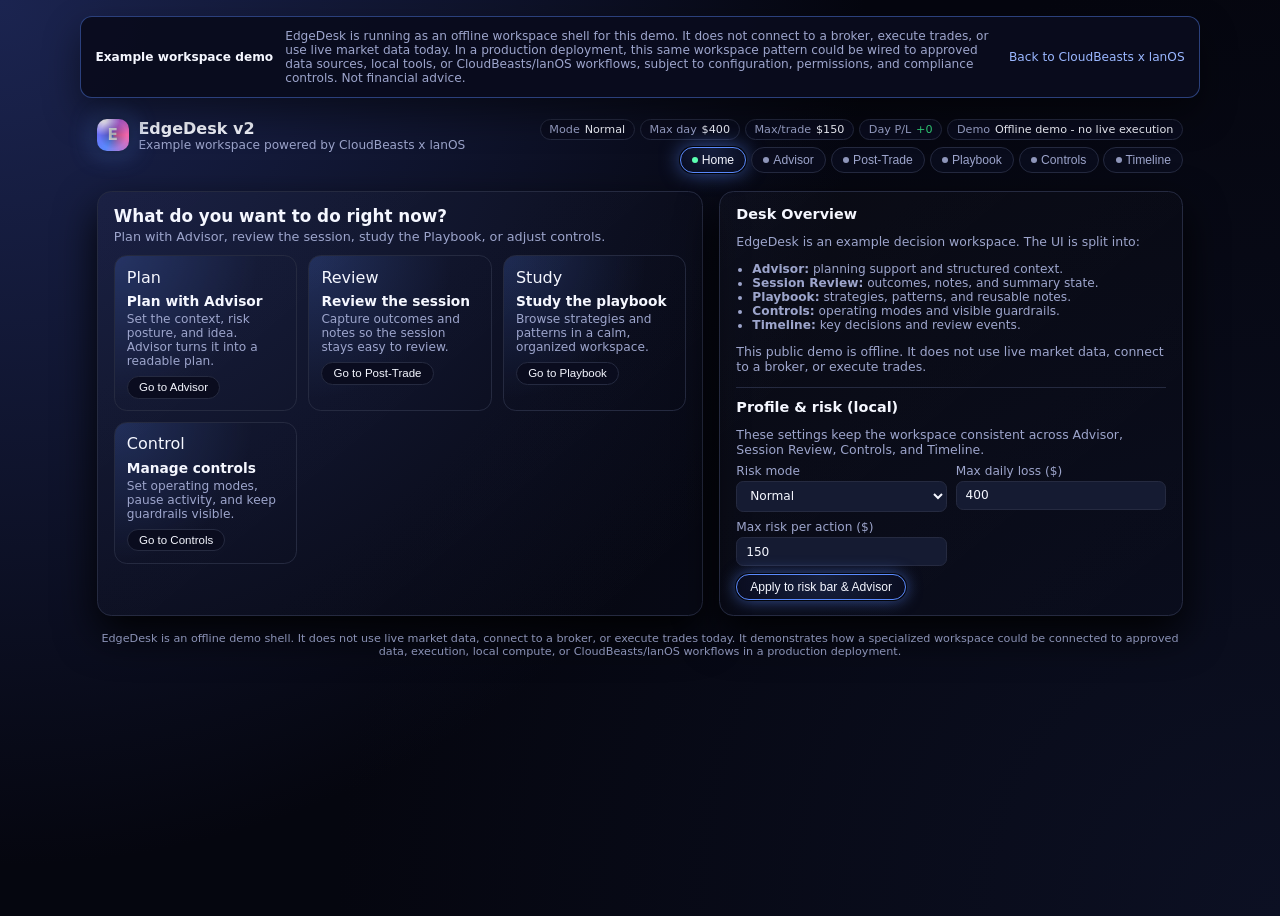
==== commit cc5cb686: "Polish EdgeDesk public copy" ====
--- a/edge/index.html
+++ b/edge/index.html
@@ -132,7 +132,7 @@
       gap: 0.8rem;
       margin-bottom: 1.1rem;
     }
-    .advisor-json-output {
+    .advisor-output {
       margin-top: 0.5rem;
       padding: 0.6rem 0.7rem;
       border-radius: 0.5rem;
@@ -144,11 +144,11 @@
       overflow: auto;
       white-space: pre-wrap;
     }
-    .advisor-json-output.error {
+    .advisor-output.error {
       border-color: var(--danger);
       color: var(--danger);
     }
-    .advisor-json-output.loading {
+    .advisor-output.loading {
       opacity: 0.7;
     }   
 
@@ -629,7 +629,7 @@
     <div class="splash-logo"><span>E</span></div>
     <div class="splash-title">EdgeDesk v2</div>
     <div class="splash-subtitle">
-      Opening an offline example workspace for Advisor, Risk, Bots, and Analyzer.
+      Opening an offline example workspace for Advisor, Risk, Controls, and Review.
     </div>
     <div class="splash-loader"><span></span></div>
   </div>
@@ -648,7 +648,7 @@
         <div class="risk-summary">
           <div class="risk-chip">
             <span class="label">Mode</span>
-            <span class="value" id="riskModeChip">NORMAL</span>
+            <span class="value" id="riskModeChip">Normal</span>
           </div>
           <div class="risk-chip">
             <span class="label">Max day</span>
@@ -664,7 +664,7 @@
           </div>
           <div class="risk-chip">
             <span class="label">Demo</span>
-            <span class="value">Offline demo · no live execution</span>
+            <span class="value">Offline demo - no live execution</span>
           </div>
         </div>
         <nav class="nav">
@@ -675,16 +675,16 @@
             <span class="dot"></span> Advisor
           </button>
           <button data-screen-target="analyzer">
-            <span class="dot"></span> Post‑Trade
+            <span class="dot"></span> Post-Trade
           </button>
           <button data-screen-target="playbook">
             <span class="dot"></span> Playbook
           </button>
           <button data-screen-target="bots">
-            <span class="dot"></span> Bots
+            <span class="dot"></span> Controls
           </button>
           <button data-screen-target="logs">
-            <span class="dot"></span> Logs
+            <span class="dot"></span> Timeline
           </button>
         </nav>
       </div>
@@ -698,52 +698,51 @@
           <div class="home-header">
             <div class="home-title">What do you want to do right now?</div>
             <div class="home-subtitle">
-              Plan with the Advisor, review with the Analyzer, study the Playbook, or manage your bots.
+              Plan with Advisor, review the session, study the Playbook, or adjust controls.
             </div>
           </div>
           <div class="home-grid">
             <div class="home-tile" data-screen-jump="advisor">
-              <div class="home-tile-icon">🧭</div>
-              <div class="home-tile-title">Plan a trade (Advisor)</div>
+              <div class="home-tile-icon">Plan</div>
+              <div class="home-tile-title">Plan with Advisor</div>
               <div class="home-tile-text">
-                Define risk, symbol, and idea. Get structured zones, grades, and management logic.
+                Set the context, risk posture, and idea. Advisor turns it into a readable plan.
               </div>
               <button class="tile-cta" type="button" data-screen-jump="advisor">Go to Advisor</button>
             </div>
             <div class="home-tile" data-screen-jump="analyzer">
-              <div class="home-tile-icon">📊</div>
-              <div class="home-tile-title">Review a trade (Post‑Trade)</div>
+              <div class="home-tile-icon">Review</div>
+              <div class="home-tile-title">Review the session</div>
               <div class="home-tile-text">
-                Log entry/exit, size, and context. See session P&L update in the header.
+                Capture outcomes and notes so the session stays easy to review.
               </div>
-              <button class="tile-cta" type="button" data-screen-jump="analyzer">Go to Post‑Trade</button>
+              <button class="tile-cta" type="button" data-screen-jump="analyzer">Go to Post-Trade</button>
             </div>
             <div class="home-tile" data-screen-jump="playbook">
-              <div class="home-tile-icon">📚</div>
-              <div class="home-tile-title">Study playbook & setups</div>
+              <div class="home-tile-icon">Study</div>
+              <div class="home-tile-title">Study the playbook</div>
               <div class="home-tile-text">
-                Browse your strategies and patterns – the core of your edge – in a structured way.
+                Browse strategies and patterns in a calm, organized workspace.
               </div>
               <button class="tile-cta" type="button" data-screen-jump="playbook">Go to Playbook</button>
             </div>
             <div class="home-tile" data-screen-jump="bots">
-              <div class="home-tile-icon">🤖</div>
-              <div class="home-tile-title">Manage bots & autonomy</div>
+              <div class="home-tile-icon">Control</div>
+              <div class="home-tile-title">Manage controls</div>
               <div class="home-tile-text">
-                Per‑symbol autonomy (OFF / SIGNAL_ONLY / HYBRID / AUTO), plus a panic button and hard rules.
+                Set operating modes, pause activity, and keep guardrails visible.
               </div>
-              <button class="tile-cta" type="button" data-screen-jump="bots">Go to Bots</button>
+              <button class="tile-cta" type="button" data-screen-jump="bots">Go to Controls</button>
             </div>
           </div>
         </div>
 
         <!-- Advisor -->
         <div class="screen" data-screen="advisor">
-          <div class="section-title">Advisor · Pre‑Trade Planning</div>
-          <div class="mode-pill" data-mode-badge="advisor">Mode: NORMAL</div>
+          <div class="section-title">Advisor - Planning</div>
+          <div class="mode-pill" data-mode-badge="advisor">Mode: Normal</div>
           <p class="hint">
-            Tell the system how you want to trade <em>today</em> and for this idea: symbol, risk, style, and mental
-            state. The real Advisor agent will output a plan in the right‑hand pane.
+            Describe the idea, context, risk posture, and mental state. Advisor turns the inputs into a concise planning view.
           </p>
           <div class="field-row">
             <label>
@@ -753,10 +752,10 @@
             <label>
               Style
               <select id="advStyle">
-                <option>SCALP_OPTIONS</option>
-                <option>INTRADAY_SWING_OPTIONS</option>
-                <option>LOTTOS_ONLY</option>
-                <option>COMMON_STOCK_SCALP</option>
+                <option>Intraday plan</option>
+                <option>Short-session plan</option>
+                <option>High-conviction idea</option>
+                <option>Common stock plan</option>
               </select>
             </label>
           </div>
@@ -764,9 +763,9 @@
             <label>
               Risk mode
               <select id="advRiskModeSelect">
-                <option value="NORMAL">NORMAL</option>
-                <option value="CONSERVATIVE">CONSERVATIVE</option>
-                <option value="AGGRESSIVE">AGGRESSIVE</option>
+                <option value="Normal">Normal</option>
+                <option value="Conservative">Conservative</option>
+                <option value="Aggressive">Aggressive</option>
               </select>
             </label>
             <label>
@@ -778,39 +777,39 @@
             <label>
               Mental state
               <select id="advMental">
-                <option>DIALED_IN</option>
-                <option>OKAY</option>
-                <option>STRESSED</option>
-                <option>TIRED</option>
+                <option>Dialed in</option>
+                <option>Okay</option>
+                <option>Stressed</option>
+                <option>Tired</option>
               </select>
             </label>
             <label>
               Setup filter
               <select id="advSetupFilter">
-                <option>A &amp; B setups only</option>
-                <option>A+ only</option>
-                <option>A/B/C allowed</option>
+                <option>Approved setups only</option>
+                <option>Highest-confidence setups</option>
+                <option>All reviewed setups</option>
               </select>
             </label>
           </div>
           <label>
             Idea notes (optional)
-            <textarea id="advIdea" placeholder="Describe the setup in your language – trend pullback, breakout, reversal, etc."></textarea>
+            <textarea id="advIdea" placeholder="Describe the setup in plain language."></textarea>
           </label>
           <p class="hint">
-            In this offline demo, clicking <strong>Run Advisor</strong> builds a local preview response on the right: zones, contract templates, scaling rules, and a short narrative.
+            In this offline demo, clicking <strong>Run Advisor</strong> builds a short planning preview on the right.
           </p>
           <div class="btn-row">
             <button class="btn-primary" type="button" id="runAdvisorStub">Run Advisor</button>
           </div>
         </div>
 
-        <!-- Post‑Trade Analyzer -->
+        <!-- Post-Trade Analyzer -->
         <div class="screen" data-screen="analyzer">
-          <div class="section-title">Post‑Trade Analyzer · Session P&amp;L</div>
-          <div class="mode-pill" data-mode-badge="analyzer">Mode: NORMAL</div>
+          <div class="section-title">Session Review</div>
+          <div class="mode-pill" data-mode-badge="analyzer">Mode: Normal</div>
           <p class="hint">
-            Quick per‑trade log for the current session. Each row updates the green Day P&L chip in the header.
+            Log outcomes and notes for the current session. The summary updates as the session changes.
           </p>
 
           <div class="field-row">
@@ -842,12 +841,12 @@
           </div>
           <label>
             Notes
-            <input type="text" id="thNotes" placeholder="TSLA 430C lotto squeeze..." />
+                <input type="text" id="thNotes" placeholder="Clean pullback, strong exit, review note..." />
           </label>
 
           <div class="btn-row">
-            <button class="btn-primary" type="button" onclick="addTrade()">➕ Add trade</button>
-            <button class="btn-secondary" type="button" onclick="clearTrades()">🗑 Clear history</button>
+            <button class="btn-primary" type="button" onclick="addTrade()"> Add entry</button>
+            <button class="btn-secondary" type="button" onclick="clearTrades()"> Clear session</button>
           </div>
 
           <div class="table-wrapper">
@@ -871,42 +870,42 @@
 
         <!-- Playbook -->
         <div class="screen" data-screen="playbook">
-          <div class="section-title">Playbook &amp; Setups · Knowledge Base View</div>
+          <div class="section-title">Playbook - Strategy Library</div>
           <p class="hint">
-            This is the edge layer: structured strategies and patterns. The UI below is how you’d browse,
+            This is the edge layer: structured strategies and patterns. The UI below is how you'd browse,
             edit, and link setups to real trades.
           </p>
           <div class="pill-small">
-            <span>☑</span> Strategies + patterns only for now
+            <span>Selected</span> Strategies and patterns
           </div>
           <div class="playbook-grid">
             <div>
               <div class="list-header">Strategies (named playbook entries)</div>
               <div class="playbook-list" id="strategy-list">
                 <div class="playbook-item active" data-strategy="tsla_trend_pullback">
-                  <div class="playbook-item-title">TSLA Trend Pullback Scalp</div>
+                  <div class="playbook-item-title">TSLA Trend Pullback</div>
                   <div class="playbook-item-meta">
-                    Style: SCALP_OPTIONS · Pattern: Trend pullback to VWAP
+                    Style: Intraday - Pattern: Trend pullback
                   </div>
                 </div>
                 <div class="playbook-item" data-strategy="spy_open_drive">
                   <div class="playbook-item-title">SPY Open Drive Fade</div>
                   <div class="playbook-item-meta">
-                    Style: INTRADAY_SWING_OPTIONS · Pattern: Failed opening drive
+                    Style: Intraday - Pattern: Failed opening drive
                   </div>
                 </div>
                 <div class="playbook-item" data-strategy="nvda_breakout">
                   <div class="playbook-item-title">NVDA Breakout Continuation</div>
                   <div class="playbook-item-meta">
-                    Style: SCALP_OPTIONS · Pattern: Breakout from consolidation
+                    Style: Intraday - Pattern: Breakout from consolidation
                   </div>
                 </div>
               </div>
             </div>
             <div class="playbook-detail" id="strategy-detail">
-              <h3>TSLA Trend Pullback Scalp</h3>
-              <p><strong>Instrument:</strong> TSLA options (liquid, near‑ATM strikes)</p>
-              <p><strong>Style:</strong> SCALP_OPTIONS · intraday only, no holds through major news</p>
+              <h3>TSLA Trend Pullback</h3>
+              <p><strong>Instrument:</strong> Example option contract</p>
+              <p><strong>Style:</strong> Intraday planning only</p>
               <p><strong>Core pattern:</strong> Uptrend + controlled pullback to VWAP / prior breakout level</p>
               <p><strong>Preconditions:</strong></p>
               <ul class="playbook-bullets">
@@ -916,9 +915,9 @@
               </ul>
               <p><strong>Entry rules:</strong></p>
               <ul class="playbook-bullets">
-                <li>Wait for pullback into marked VWAP/support zone – no entries mid‑dump.</li>
+                <li>Wait for a clear pullback into the marked support zone.</li>
                 <li>Enter only on a clean bounce candle that holds higher lows.</li>
-                <li>Use near‑ATM calls (no far‑lotto strikes for this baseline strategy).</li>
+                <li>Use the contract profile defined for this strategy.</li>
               </ul>
               <p><strong>Exit / management:</strong></p>
               <ul class="playbook-bullets">
@@ -932,26 +931,26 @@
           </div>
         </div>
 
-        <!-- Bots & Autonomy -->
+        <!-- Controls -->
         <div class="screen" data-screen="bots">
-          <div class="section-title">Bots &amp; Autonomy · Single‑User Control Panel</div>
-          <div class="mode-pill" data-mode-badge="bots">Mode: NORMAL</div>
+          <div class="section-title">Controls - Operating Modes</div>
+          <div class="mode-pill" data-mode-badge="bots">Mode: Normal</div>
           <p class="hint">
-            This is where you control automation per symbol/strategy. Modes: OFF, SIGNAL_ONLY, HYBRID, and AUTO. In this public demo everything stays local.
+            Set how assertive the workspace should be for each strategy. In this public demo, controls only update the screen.
           </p>
 
           <div class="field-row">
             <label>
-              0DTE rule (AUTO/HYBRID)
+              Time-box rule
               <select id="bots0dteRule">
-                <option value="ENFORCED" selected>Close by 3:30pm, no new 0DTE after 3:20pm</option>
+                <option value="ENFORCED" selected>Wrap up before the session close</option>
                 <option value="DISABLED">Disabled (manual only)</option>
               </select>
             </label>
             <label>
-              Open rule (AUTO/HYBRID)
+              Opening rule
               <select id="botsOpenRule">
-                <option value="SKIP_FIRST_MINUTE" selected>Skip first 1 min after open</option>
+                <option value="SKIP_FIRST_MINUTE" selected>Let the open settle before acting</option>
                 <option value="NO_RESTRICTION">No restriction (manual risk)</option>
               </select>
             </label>
@@ -961,7 +960,7 @@
             <table>
               <thead>
                 <tr>
-                  <th>Bot</th>
+                  <th>Control</th>
                   <th>Symbol</th>
                   <th>Strategy</th>
                   <th>Mode</th>
@@ -974,21 +973,20 @@
           </div>
 
           <div class="btn-row">
-            <button class="btn-primary" type="button" id="panicButton">⛔ Panic: flatten &amp; stop bots</button>
-            <button class="btn-secondary" type="button" id="allSignalOnlyButton">Set all to SIGNAL_ONLY</button>
+            <button class="btn-primary" type="button" id="panicButton"> Pause all activity</button>
+            <button class="btn-secondary" type="button" id="allSignalOnlyButton">Set all to Observe</button>
           </div>
           <p class="hint">
-            For now this only updates local state. In production, mode changes and the panic button could connect to approved workflow, execution, or CloudBeasts/lanOS controls.
+            In this public demo, controls only update the screen.
           </p>
         </div>
 
-        <!-- Logs & Alerts -->
+        <!-- Timeline -->
         <div class="screen" data-screen="logs">
-          <div class="section-title">System Logs &amp; Alerts</div>
-          <div class="mode-pill" data-mode-badge="logs">Mode: NORMAL</div>
+          <div class="section-title">Timeline</div>
+          <div class="mode-pill" data-mode-badge="logs">Mode: Normal</div>
           <p class="hint">
-            View a timeline of what the desk is doing: intent approvals, veto reasons, IBKR errors, risk events, and
-            your own mode changes. This is crucial for trusting a fully autonomous scalper.
+            View a simple timeline of decisions, notes, risk changes, and review events.
           </p>
 
           <div class="field-row">
@@ -1013,7 +1011,7 @@
                 <tr>
                   <th>Time</th>
                   <th>Level</th>
-                  <th>Source</th>
+                  <th>Area</th>
                   <th>Symbol</th>
                   <th>Message</th>
                 </tr>
@@ -1023,11 +1021,11 @@
           </div>
 
           <div class="btn-row">
-            <button class="btn-secondary" type="button" id="addFakeLog">➕ Add fake log (dev)</button>
-            <button class="btn-secondary" type="button" id="clearLogs">🗑 Clear logs</button>
+            <button class="btn-secondary" type="button" id="addFakeLog"> Add sample event</button>
+            <button class="btn-secondary" type="button" id="clearLogs"> Clear timeline</button>
           </div>
           <p class="hint">
-            In production, approved data sources or workflow services could POST real events here, such as blocked intents, risk changes, or mode updates.
+            In a production deployment, approved sources could add events here for review.
           </p>
         </div>
       </section>
@@ -1038,33 +1036,32 @@
         <div class="screen active" data-screen="home">
           <div class="right-pane-title">Desk Overview</div>
           <p class="right-pane-text">
-            EdgeDesk v2 is a single‑user intraday options desk. The UI is split into:
+            EdgeDesk is an example decision workspace. The UI is split into:
           </p>
           <ul class="right-pane-list">
-            <li><strong>Advisor:</strong> pre‑trade planning and intraday management logic.</li>
-            <li><strong>Post‑Trade:</strong> trade report cards and day P&amp;L.</li>
-            <li><strong>Playbook:</strong> strategies and patterns – your encoded edge.</li>
-            <li><strong>Bots:</strong> automation modes per symbol/strategy + panic.</li>
-            <li><strong>Logs:</strong> everything the system does, for trust and debugging.</li>
+            <li><strong>Advisor:</strong> planning support and structured context.</li>
+            <li><strong>Session Review:</strong> outcomes, notes, and summary state.</li>
+            <li><strong>Playbook:</strong> strategies, patterns, and reusable notes.</li>
+            <li><strong>Controls:</strong> operating modes and visible guardrails.</li>
+            <li><strong>Timeline:</strong> key decisions and review events.</li>
           </ul>
           <p class="right-pane-text">
-            This file is still offline: it does not call live market data, broker APIs, or external workflow services. The Advisor button renders a local preview only.
+            This public demo is offline. It does not use live market data, connect to a broker, or execute trades.
           </p>
 
           <hr class="divider" />
 
           <div class="right-pane-title">Profile &amp; risk (local)</div>
           <p class="right-pane-text">
-            These settings feed the header bar and the tiny mode indicators on Advisor/Post‑Trade/Bots/Logs.
-            They act like a local Risk Engine – no backend required.
+            These settings keep the workspace consistent across Advisor, Session Review, Controls, and Timeline.
           </p>
           <div class="field-row">
             <label>
               Risk mode
               <select id="profileRiskMode">
-                <option value="CONSERVATIVE">Conservative</option>
-                <option value="NORMAL" selected>Normal</option>
-                <option value="AGGRESSIVE">Aggressive</option>
+                <option value="Conservative">Conservative</option>
+                <option value="Normal" selected>Normal</option>
+                <option value="Aggressive">Aggressive</option>
               </select>
             </label>
             <label>
@@ -1072,7 +1069,7 @@
               <input id="profileMaxDay" type="number" placeholder="400" />
             </label>
             <label>
-              Max per‑trade loss ($)
+              Max risk per action ($)
               <input id="profileMaxTrade" type="number" placeholder="150" />
             </label>
           </div>
@@ -1085,67 +1082,67 @@
         <div class="screen" data-screen="advisor">
           <div class="right-pane-title">Advisor Output</div>
           <p class="right-pane-text">
-            <strong>Session mode:</strong> <span id="advisorModeInline">NORMAL</span>.
+            <strong>Session mode:</strong> <span id="advisorModeInline">Normal</span>.
           </p>
           <p class="right-pane-text">
-            When you click <strong>Run Advisor</strong>, the UI:
+            When you click <strong>Run Advisor</strong>, EdgeDesk:
           </p>
           <ul class="right-pane-list">
-            <li>Collects your symbol, style, risk mode, mental state and idea.</li>
-            <li>Builds a local preview payload from the current workspace state.</li>
-            <li>Renders sample JSON locally without sending data to a broker or external service.</li>
+            <li>Reads the current context, risk mode, and idea.</li>
+            <li>Builds a concise planning preview.</li>
+            <li>Keeps the interaction inside this offline demo.</li>
           </ul>
           <p class="right-pane-text">
-            The local preview JSON appears here.
-          </p>
-          <pre id="advisorOutputBox" class="advisor-json-output">{ "status": "idle", "details": "Run Advisor to build a local preview." }</pre>
+            The planning preview appears here.
+          </p>
+          <pre id="advisorOutputBox" class="advisor-output">Run Advisor to build a planning preview.</pre>
         </div>
         
         <!-- Analyzer right -->
         <div class="screen" data-screen="analyzer">
           <div class="right-pane-title">Example Trade Tile</div>
           <p class="right-pane-text">
-            As you log trades and your Analyzer agent runs, it can generate tiles like this and link them
+            As you log outcomes, the session review can generate tiles like this and link them
             back to specific playbook entries.
           </p>
           <div class="table-wrapper" style="max-height:none;">
             <div>
               <div style="display:flex;justify-content:space-between;align-items:baseline;margin-bottom:0.3rem;">
-                <div style="font-weight:600;font-size:0.82rem;">TSLA 430C Lotto – Canonical Win</div>
+                <div style="font-weight:600;font-size:0.82rem;">Example Setup - Clean Review</div>
                 <span style="border-radius:999px;padding:0.12rem 0.45rem;border:1px solid rgba(50,212,122,0.8);font-size:0.7rem;color:var(--success);">+590 realized</span>
               </div>
               <div style="display:flex;justify-content:space-between;font-size:0.74rem;margin-bottom:0.14rem;">
                 <span style="color:var(--text-muted);">Entry / Exit</span>
-                <span>1.05 → 4.00 · 2x</span>
+                <span>Entry to exit - reviewed</span>
               </div>
               <div style="display:flex;justify-content:space-between;font-size:0.74rem;margin-bottom:0.14rem;">
                 <span style="color:var(--text-muted);">Setup grade</span>
-                <span>B / B+ (lotto)</span>
+                <span>Strong setup</span>
               </div>
               <div style="display:flex;justify-content:space-between;font-size:0.74rem;margin-bottom:0.3rem;">
                 <span style="color:var(--text-muted);">Execution grade</span>
                 <span>A (sold into strength)</span>
               </div>
               <p class="right-pane-text" style="margin-bottom:0.3rem;">
-                Entered early, sold into the squeeze toward 430, then avoided the rug pull.
-                This is stored as a <strong>positive canonical example</strong> in your Playbook.
+                Captured the planned move, exited into strength, and preserved the review note.
+                This is stored as a <strong>clean review example</strong> in your Playbook.
               </p>
               <div style="display:flex;flex-wrap:wrap;gap:0.3rem;">
-                <span style="font-size:0.7rem;padding:0.12rem 0.4rem;border-radius:999px;border:1px solid var(--border-subtle);background:#050713;color:var(--text-muted);">LOTTOS</span>
-                <span style="font-size:0.7rem;padding:0.12rem 0.4rem;border-radius:999px;border:1px solid var(--border-subtle);background:#050713;color:var(--text-muted);">GOOD_BEHAVIOR</span>
-                <span style="font-size:0.7rem;padding:0.12rem 0.4rem;border-radius:999px;border:1px solid var(--border-subtle);background:#050713;color:var(--text-muted);">GIFT_ZONE_EXIT</span>
+                <span style="font-size:0.7rem;padding:0.12rem 0.4rem;border-radius:999px;border:1px solid var(--border-subtle);background:#050713;color:var(--text-muted);">Clean exit</span>
+                <span style="font-size:0.7rem;padding:0.12rem 0.4rem;border-radius:999px;border:1px solid var(--border-subtle);background:#050713;color:var(--text-muted);">Aligned plan</span>
+                <span style="font-size:0.7rem;padding:0.12rem 0.4rem;border-radius:999px;border:1px solid var(--border-subtle);background:#050713;color:var(--text-muted);">Review saved</span>
               </div>
             </div>
           </div>
           <p class="right-pane-text" style="margin-top:0.5rem;">
-            The Day P&L chip in the header updates as you log trades on the left. In a live version,
-            the Analyzer agent would also track streaks, mistakes, and playbook alignment.
+            The Day P&L chip in the header updates as you log entries on the left. The review view keeps outcomes,
+            patterns, and playbook alignment easy to scan.
           </p>
         </div>
 
         <!-- Playbook right -->
         <div class="screen" data-screen="playbook">
-          <div class="right-pane-title">Why the Playbook Matters for Automation</div>
+          <div class="right-pane-title">Why the Playbook Matters</div>
           <p class="right-pane-text">
             The Playbook is the first slice of your knowledge base. It captures:
           </p>
@@ -1155,42 +1152,40 @@
             <li><strong>Grade rules:</strong> what makes a setup A, B, or C for you.</li>
           </ul>
           <p class="right-pane-text">
-            Even though bots are configurable per symbol/strategy, the Advisor and scalper should still check:
-            “Does this idea even fit a defined playbook entry?”
+            Controls should always respect the playbook, the current risk profile, and the user's intent.
           </p>
         </div>
 
-        <!-- Bots right -->
+        <!-- Controls right -->
         <div class="screen" data-screen="bots">
-          <div class="right-pane-title">Bots &amp; Hard Rules</div>
+          <div class="right-pane-title">Controls and Guardrails</div>
           <p class="right-pane-text">
-            This panel explains how automation should behave once wired:
+            This panel shows how the workspace can keep guardrails visible:
           </p>
           <ul class="right-pane-list">
-            <li><strong>Modes:</strong> SIGNAL_ONLY (no orders), HYBRID (only A‑grade auto), AUTO (all eligible setups).</li>
-            <li><strong>Time rules:</strong> never trade the first minute after open; never hold 0DTE past 3:30pm in AUTO/HYBRID.</li>
-            <li><strong>Panic:</strong> cancels open orders, flattens positions, and forces all bots to SIGNAL_ONLY.</li>
+            <li><strong>Modes:</strong> Off, Observe, Assist, and Active.</li>
+            <li><strong>Time rules:</strong> avoid rushed actions near sensitive parts of the session.</li>
+            <li><strong>Pause:</strong> quickly stop activity and move every control into Observe mode.</li>
           </ul>
           <p class="right-pane-text">
-            In production, this could connect to approved workflows listening for mode changes and a dedicated safety control. The logic is simple; the discipline comes from respecting it.
+            The goal is simple: make the current operating posture clear at a glance.
           </p>
         </div>
 
-        <!-- Logs right -->
+        <!-- Timeline right -->
         <div class="screen" data-screen="logs">
-          <div class="right-pane-title">What Gets Logged</div>
+          <div class="right-pane-title">What Appears Here</div>
           <p class="right-pane-text">
-            When connected to approved workflows, each important event becomes a log entry:
+            The timeline keeps important review events easy to scan:
           </p>
           <ul class="right-pane-list">
-            <li>New signal/intent generated (symbol, grade, RR, news gate).</li>
-            <li>Intent <strong>approved</strong> or <strong>vetoed</strong> by risk (and why).</li>
-            <li>Order placement, partial fills, cancels, and auto‑exits.</li>
-            <li>Risk events: max daily loss reached, mode changes, panic triggered.</li>
+            <li>New planning preview created.</li>
+            <li>Idea approved, paused, or sent back for review.</li>
+            <li>Actions, pauses, review notes, and guardrail changes.</li>
+            <li>Risk updates, mode changes, and pause events.</li>
           </ul>
           <p class="right-pane-text">
-            This makes it possible to answer “Why didn’t the bot take that trade?” or “Why did it stop trading?” in
-            plain English.
+            This makes it easier to understand what changed, when it changed, and why.
           </p>
         </div>
       </section>
@@ -1214,7 +1209,7 @@
 
     // Global risk state object (local only)
     const riskState = {
-      mode: "NORMAL",
+      mode: "Normal",
       maxDailyLoss: 400,
       maxTradeLoss: 150,
       dayPL: 0
@@ -1237,7 +1232,7 @@
         dayChip.classList.toggle("negative", riskState.dayPL < 0);
       }
 
-      // Tiny mode indicators on Advisor / Post‑Trade / Bots / Logs
+      // Screen mode indicators.
       document.querySelectorAll("[data-mode-badge]").forEach(function (el) {
         el.textContent = "Mode: " + riskState.mode;
       });
@@ -1280,7 +1275,7 @@
 
       renderRiskState();
       syncFormsToRiskState();
-      alert("Risk profile applied to header, Advisor, Bots & Logs.");
+      alert("Risk profile applied to the workspace.");
     }
 
     const applyProfileBtn = document.getElementById("applyProfileBtn");
@@ -1356,6 +1351,29 @@
     // ----- Advisor: offline preview only -----
     const advisorOutputBox = document.getElementById("advisorOutputBox");
 
+
+    function formatAdvisorPreview(content) {
+      if (!content || typeof content !== "object") return "";
+      const symbol = content.symbol || "the selected idea";
+      const mode = content.risk_mode || "Normal";
+      const style = content.style || "Intraday";
+      const setup = content.setup_filter || "Approved setups";
+      return [
+        "Advisor preview",
+        "Idea: " + symbol,
+        "Mode: " + mode,
+        "Style: " + style,
+        "Focus: " + setup,
+        "",
+        "Suggested plan",
+        "1. Confirm the setup quality before acting.",
+        "2. Keep sizing inside the visible risk profile.",
+        "3. Review the result in Session Review after the action.",
+        "",
+        "Offline demo only. No live data, broker connection, execution, or financial advice."
+      ].join("\n");
+    }
+
     function setAdvisorOutput(content, { isError = false, isLoading = false } = {}) {
       if (!advisorOutputBox) return;
       advisorOutputBox.classList.remove("error", "loading");
@@ -1373,7 +1391,7 @@
       if (typeof content === "string") {
         advisorOutputBox.textContent = content;
       } else if (content) {
-        advisorOutputBox.textContent = JSON.stringify(content, null, 2);
+        advisorOutputBox.textContent = formatAdvisorPreview(content);
       } else {
         advisorOutputBox.textContent = "";
       }
@@ -1388,10 +1406,10 @@
       const ideaEl = document.getElementById("advIdea");
 
       const symbol = (symbolEl && symbolEl.value ? symbolEl.value : "").trim().toUpperCase();
-      const style = styleEl && styleEl.value ? styleEl.value : "SCALP_OPTIONS";
-      const risk_mode = riskModeEl && riskModeEl.value ? riskModeEl.value : (riskState.mode || "NORMAL");
-      const mental_state = mentalEl && mentalEl.value ? mentalEl.value : "DIALED_IN";
-      const setup_filter = setupFilterEl && setupFilterEl.value ? setupFilterEl.value : "A & B setups only";
+      const style = styleEl && styleEl.value ? styleEl.value : "Intraday plan";
+      const risk_mode = riskModeEl && riskModeEl.options[riskModeEl.selectedIndex] ? riskModeEl.options[riskModeEl.selectedIndex].textContent : "Normal";
+      const mental_state = mentalEl && mentalEl.value ? mentalEl.value : "Dialed in";
+      const setup_filter = setupFilterEl && setupFilterEl.value ? setupFilterEl.value : "Approved setups only";
       const idea = (ideaEl && ideaEl.value ? ideaEl.value : "").trim();
 
       const session = {
@@ -1450,32 +1468,32 @@
       runAdvisorBtn.addEventListener("click", runAdvisor);
     }
 
-    // Bots state (local only)
+    // Controls state
     const botsState = {
       panic: false,
       bots: [
         {
-          id: "NVDA_VWAP_MOMENTUM",
+          id: "Momentum Watch",
           symbol: "NVDA",
-          strategy: "VWAP_MOMENTUM_TREND",
-          mode: "HYBRID",
-          status: "SCANNING",
+          strategy: "Momentum trend",
+          mode: "Assist",
+          status: "Watching",
           plToday: 120
         },
         {
-          id: "SPY_BREAKOUT",
+          id: "Breakout Watch",
           symbol: "SPY",
-          strategy: "BREAKOUT_CONTINUATION",
-          mode: "SIGNAL_ONLY",
-          status: "IDLE",
+          strategy: "Breakout continuation",
+          mode: "Observe",
+          status: "Idle",
           plToday: 0
         },
         {
-          id: "TSLA_TREND_PULLBACK",
+          id: "Pullback Watch",
           symbol: "TSLA",
-          strategy: "TREND_PULLBACK",
-          mode: "AUTO",
-          status: "EXECUTING",
+          strategy: "Trend pullback",
+          mode: "Active",
+          status: "Reviewing",
           plToday: -85
         }
       ]
@@ -1503,7 +1521,7 @@
 
         const modeTd = document.createElement("td");
         const select = document.createElement("select");
-        ["OFF", "SIGNAL_ONLY", "HYBRID", "AUTO"].forEach(m => {
+        ["Off", "Observe", "Assist", "Active"].forEach(m => {
           const opt = document.createElement("option");
           opt.value = m;
           opt.textContent = m;
@@ -1512,7 +1530,7 @@
         select.value = bot.mode;
         select.addEventListener("change", () => {
           bot.mode = select.value;
-          // Offline demo only; production integrations require approved controls
+          // Public demo: screen-only mode changes
         });
         modeTd.appendChild(select);
         tr.appendChild(modeTd);
@@ -1532,8 +1550,8 @@
       const panicBtn = document.getElementById("panicButton");
       if (panicBtn) {
         panicBtn.textContent = botsState.panic
-          ? "Panic ACTIVE – click to clear (local)"
-          : "⛔ Panic: flatten & stop bots (local)";
+          ? "Activity paused - click to resume"
+          : "Pause all activity";
       }
     }
 
@@ -1541,37 +1559,36 @@
     if (panicButton) {
       panicButton.addEventListener("click", () => {
         botsState.panic = !botsState.panic;
-        // Offline demo only; production panic controls require approved integrations
         renderBotsTable();
-        alert(botsState.panic ? "Panic ON (local only)." : "Panic cleared (local only).");
+        alert(botsState.panic ? "Activity paused." : "Activity resumed.");
       });
     }
 
     const allSignalBtn = document.getElementById("allSignalOnlyButton");
     if (allSignalBtn) {
       allSignalBtn.addEventListener("click", () => {
-        botsState.bots.forEach(b => { b.mode = "SIGNAL_ONLY"; });
+        botsState.bots.forEach(b => { b.mode = "Observe"; });
         renderBotsTable();
-        // TODO: sync modes to backend
+        // Public demo: screen-only mode changes
       });
     }
 
-    // Logs state (local only)
+    // Timeline state
     const logsState = {
       entries: [
         {
           timestamp: new Date().toISOString(),
           level: "INFO",
-          source: "SYSTEM",
+          source: "Workspace",
           symbol: null,
-          message: "EdgeDesk v2 started in NORMAL mode."
+          message: "EdgeDesk opened in Normal mode."
         },
         {
           timestamp: new Date().toISOString(),
           level: "INFO",
-          source: "RISK",
+          source: "Risk",
           symbol: null,
-          message: "0DTE rule ENFORCED, skip first 1m after open in AUTO/HYBRID."
+          message: "Session guardrails are visible."
         }
       ]
     };
@@ -1628,9 +1645,9 @@
         logsState.entries.push({
           timestamp: new Date().toISOString(),
           level: "INFO",
-          source: "DEV",
+          source: "Review",
           symbol: "TSLA",
-          message: "Fake log event – replace with real API feed."
+          message: "Sample event added to the timeline."
         });
         renderLogsTable();
       });
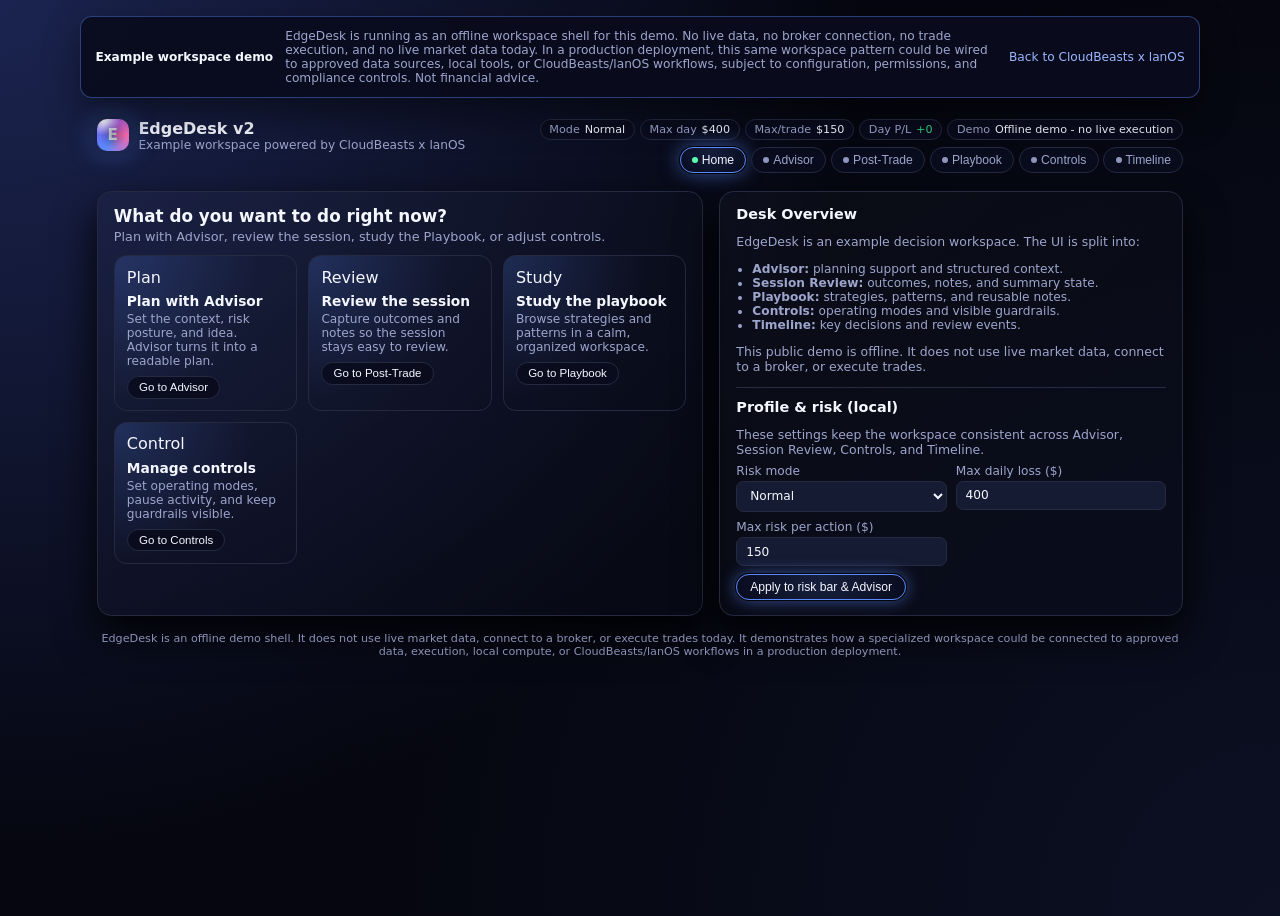
==== commit a2bff7f2: "Add Shell 1 proof landing update" ====
--- a/edge/index.html
+++ b/edge/index.html
@@ -623,7 +623,7 @@
   </style>
 </head>
 <body>
-  <div class="example-banner"><strong>Example workspace demo</strong><span>EdgeDesk is running as an offline workspace shell for this demo. It does not connect to a broker, execute trades, or use live market data today. In a production deployment, this same workspace pattern could be wired to approved data sources, local tools, or CloudBeasts/lanOS workflows, subject to configuration, permissions, and compliance controls. Not financial advice.</span><a href="../">Back to CloudBeasts x lanOS</a></div>
+  <div class="example-banner"><strong>Example workspace demo</strong><span>EdgeDesk is running as an offline workspace shell for this demo. No live data, no broker connection, no trade execution, and no live market data today. In a production deployment, this same workspace pattern could be wired to approved data sources, local tools, or CloudBeasts/lanOS workflows, subject to configuration, permissions, and compliance controls. Not financial advice.</span><a href="../">Back to CloudBeasts x lanOS</a></div>
   <!-- Splash / loading -->
   <div id="splash-screen">
     <div class="splash-logo"><span>E</span></div>
